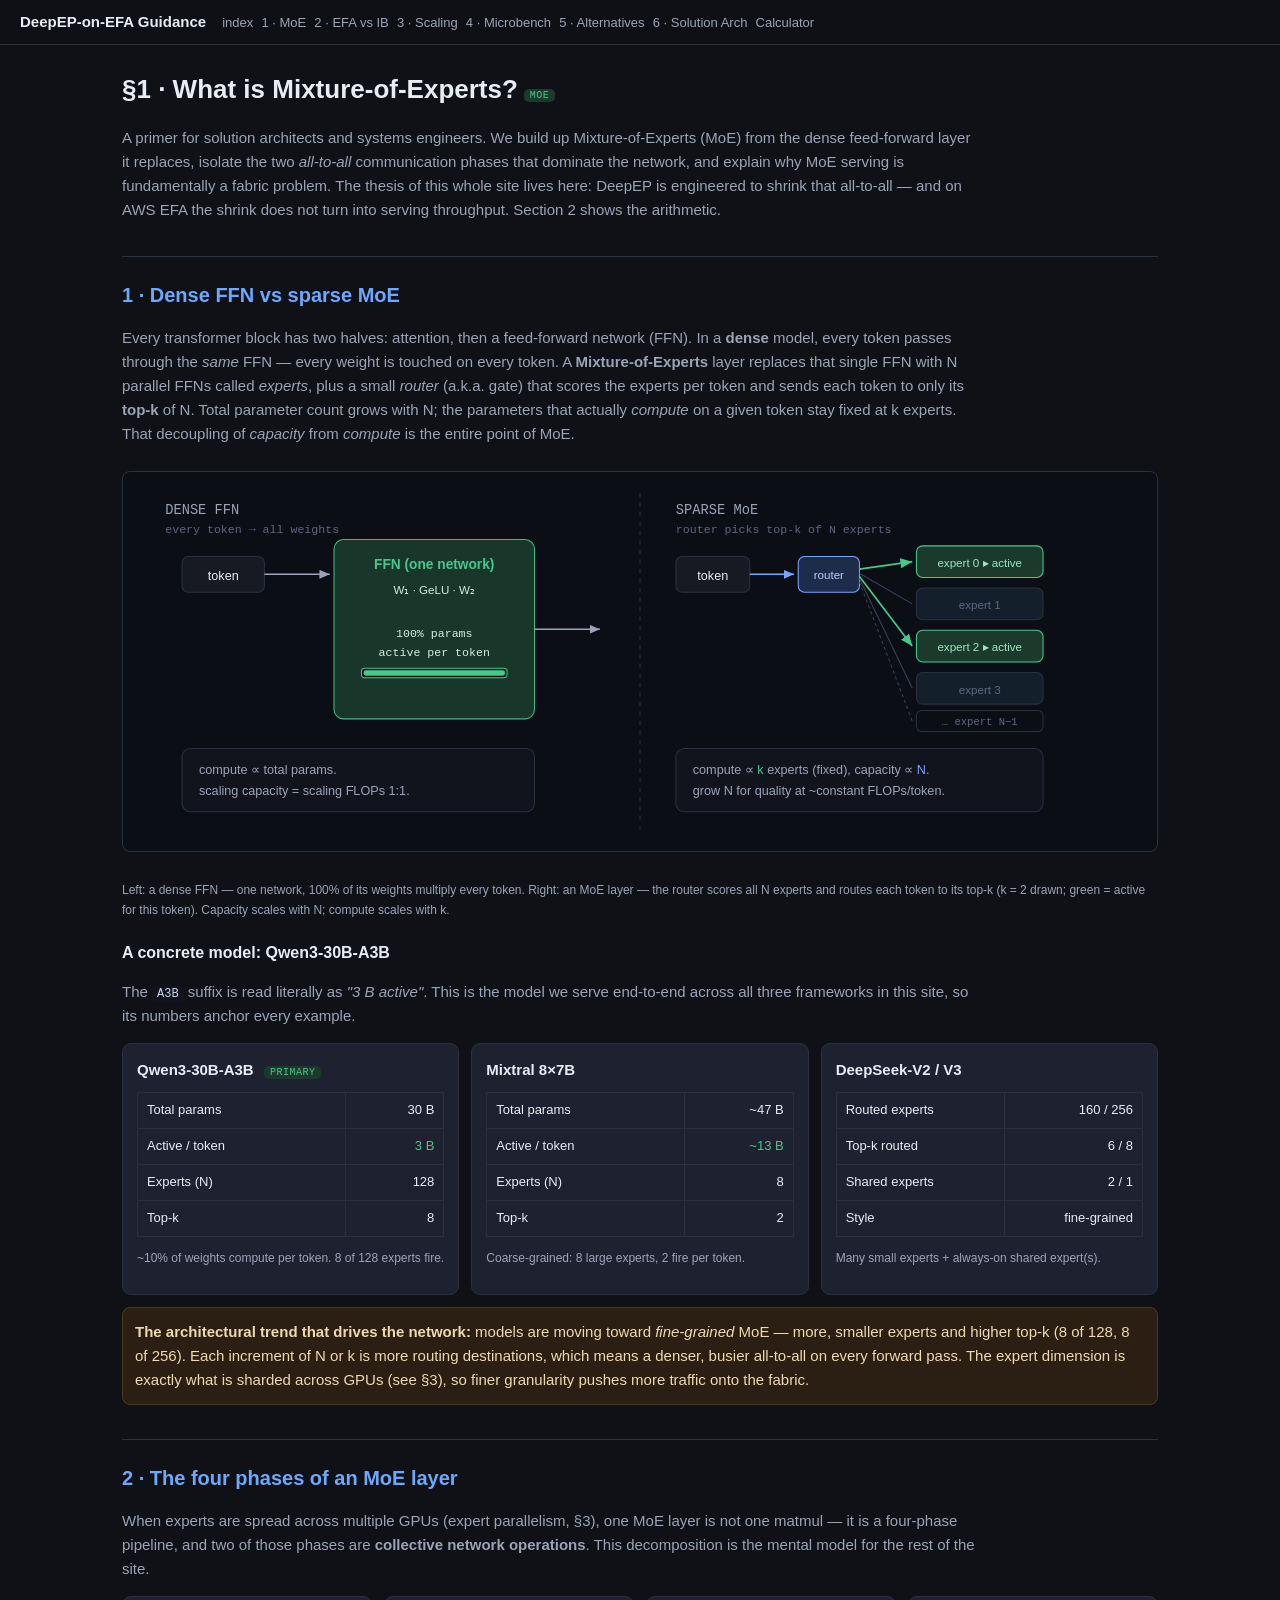
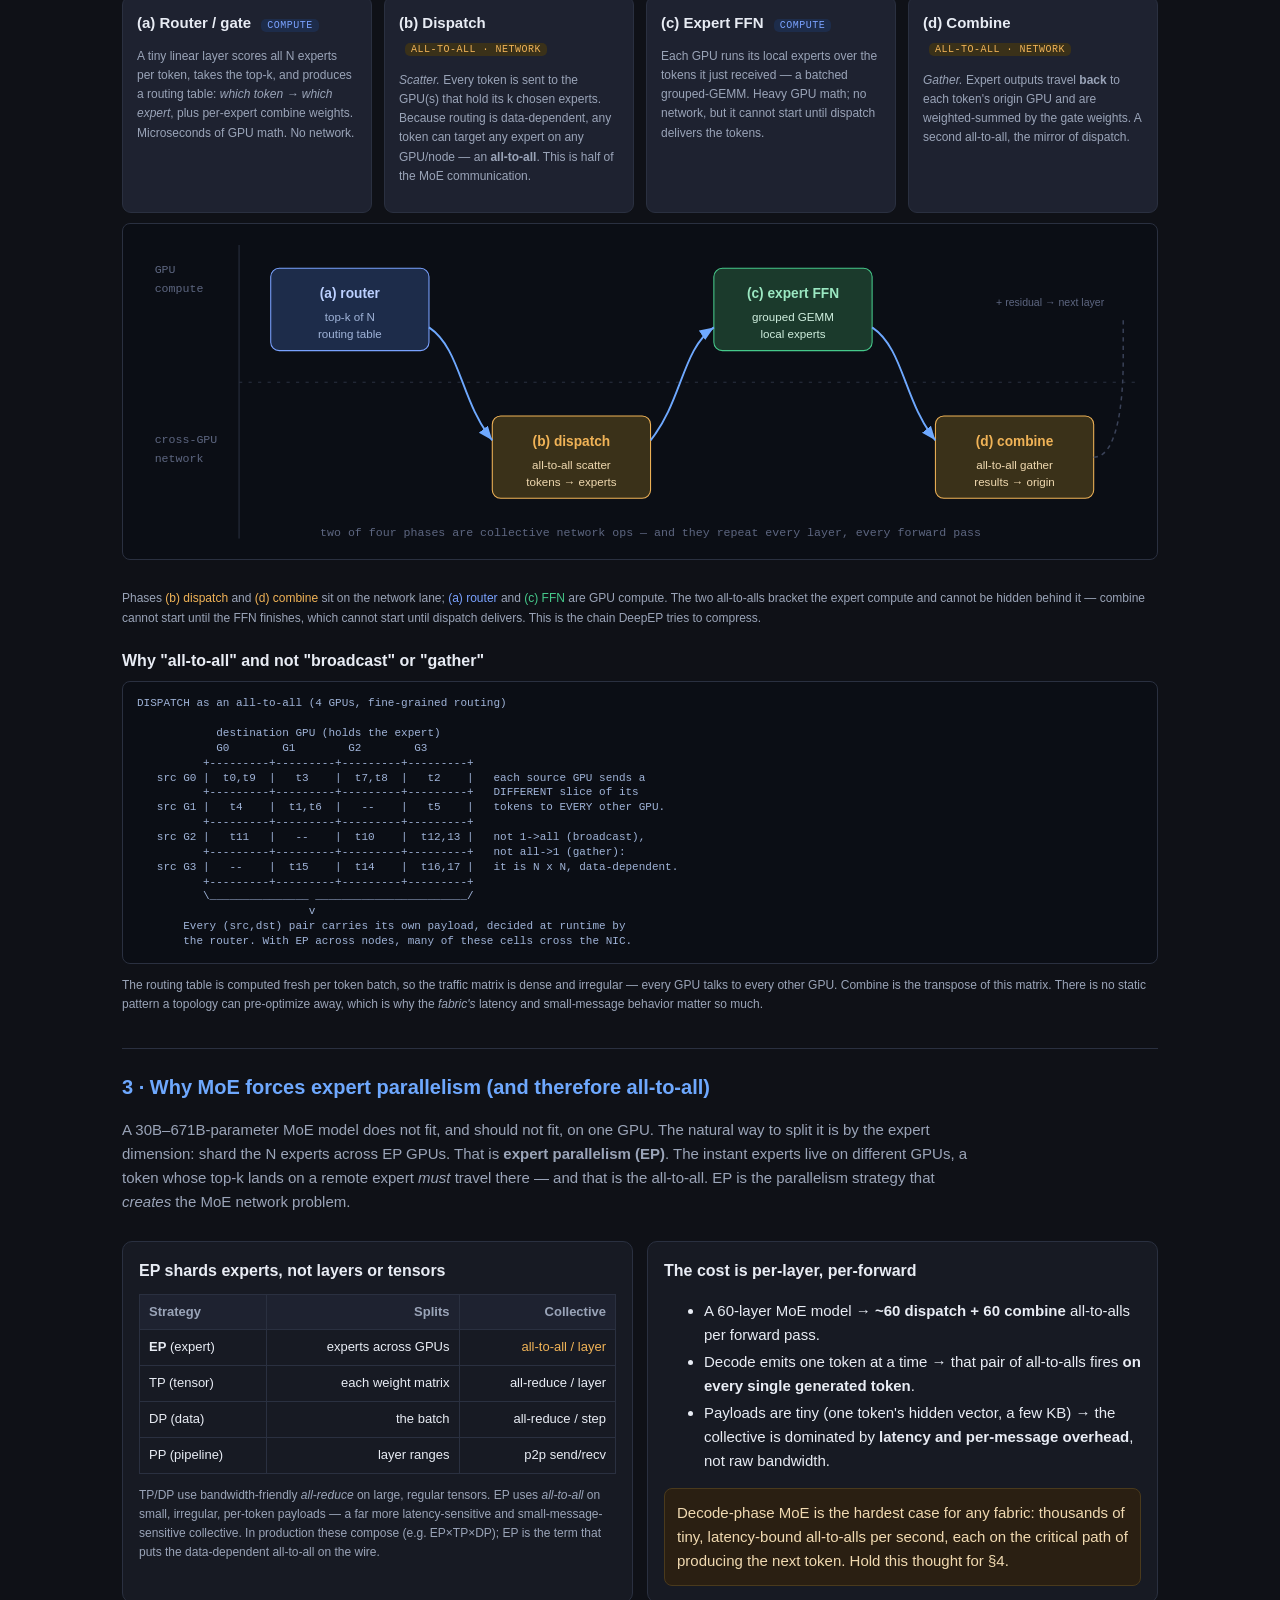
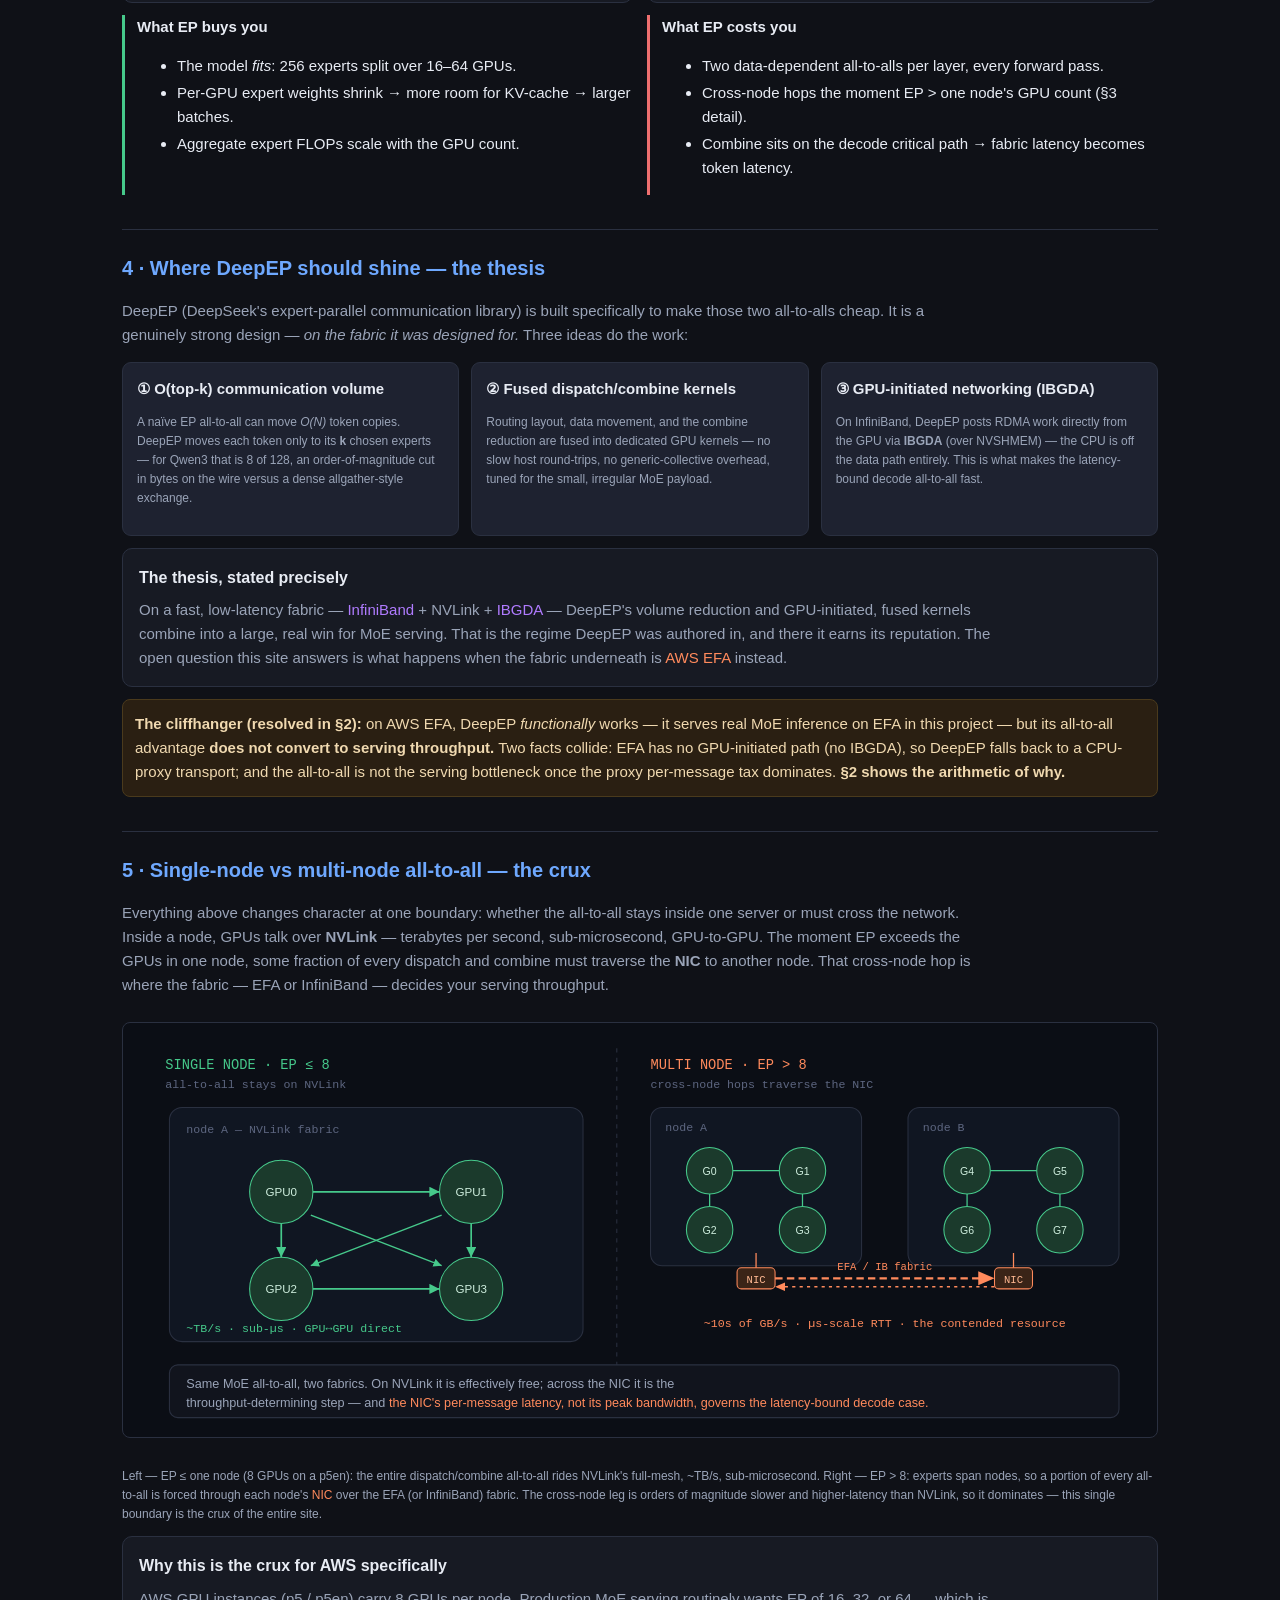
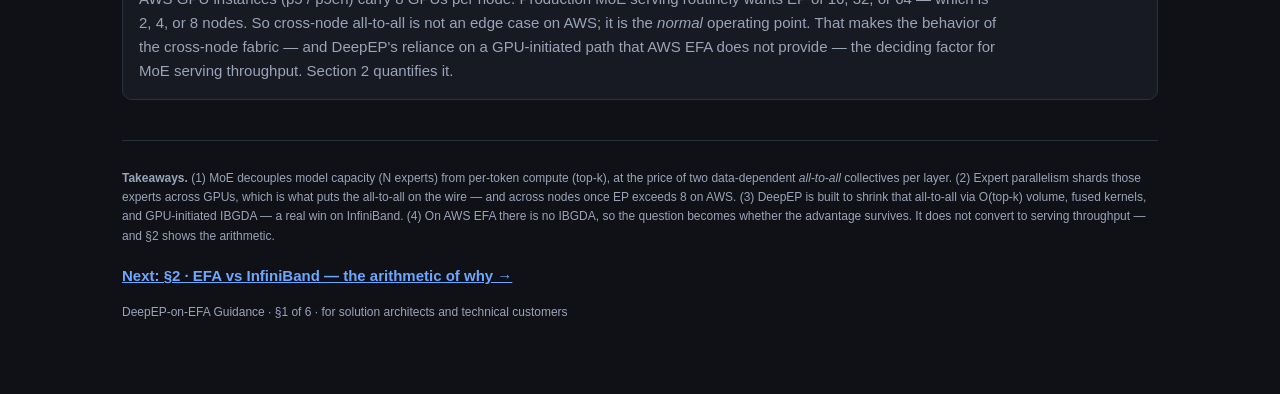
==== sections/01-what-is-moe.html @ 4ceef178 "DeepEP-on-EFA guidance site: measured guide to MoE all-to-all on AWS EFA (calculator + 6 sections)" ====
<!doctype html>
<html lang="en">
<head>
<meta charset="utf-8">
<meta name="viewport" content="width=device-width, initial-scale=1">
<title>§1 What is Mixture-of-Experts? — DeepEP-on-EFA Guidance</title>
<link rel="stylesheet" href="../assets/site.css">
</head>
<body>

<header class="site">
  <span class="brand">DeepEP-on-EFA Guidance</span>
  <nav>
    <a href="../index.html">index</a>
    <a href="01-what-is-moe.html">1 · MoE</a>
    <a href="02-efa-vs-infiniband.html">2 · EFA vs IB</a>
    <a href="03-scaling.html">3 · Scaling</a>
    <a href="04-microbenchmarks.html">4 · Microbench</a>
    <a href="05-alternatives.html">5 · Alternatives</a>
    <a href="06-solution-arch.html">6 · Solution Arch</a>
    <a href="../calculator/">Calculator</a>
  </nav>
</header>

<div class="wrap">

  <h1>§1 · What is Mixture-of-Experts?<span class="pill m">MoE</span></h1>
  <p class="sub">
    A primer for solution architects and systems engineers. We build up Mixture-of-Experts (MoE)
    from the dense feed-forward layer it replaces, isolate the two <em>all-to-all</em> communication
    phases that dominate the network, and explain why MoE serving is fundamentally a fabric problem.
    The thesis of this whole site lives here: DeepEP is engineered to shrink that all-to-all — and on
    AWS EFA the shrink does not turn into serving throughput. Section&nbsp;2 shows the arithmetic.
  </p>

  <!-- ======================================================================
       1. DENSE FFN vs SPARSE MoE
       ====================================================================== -->
  <h2>1 · Dense FFN vs sparse MoE</h2>
  <p class="sub">
    Every transformer block has two halves: attention, then a feed-forward network (FFN). In a
    <strong>dense</strong> model, every token passes through the <em>same</em> FFN — every weight is
    touched on every token. A <strong>Mixture-of-Experts</strong> layer replaces that single FFN with
    <span class="mut">N</span> parallel FFNs called <em>experts</em>, plus a small <em>router</em> (a.k.a.
    gate) that scores the experts per token and sends each token to only its <strong>top-k</strong> of
    <span class="mut">N</span>. Total parameter count grows with <span class="mut">N</span>; the
    parameters that actually <em>compute</em> on a given token stay fixed at <span class="mut">k</span>
    experts. That decoupling of <em>capacity</em> from <em>compute</em> is the entire point of MoE.
  </p>

  <svg viewBox="0 0 980 360" role="img" aria-label="Dense FFN versus sparse Mixture-of-Experts layer">
    <defs>
      <marker id="ah" markerWidth="9" markerHeight="9" refX="7" refY="3" orient="auto">
        <path d="M0,0 L7,3 L0,6 Z" fill="#9aa4b8"/>
      </marker>
      <marker id="ahg" markerWidth="9" markerHeight="9" refX="7" refY="3" orient="auto">
        <path d="M0,0 L7,3 L0,6 Z" fill="#46c98b"/>
      </marker>
      <marker id="ahd" markerWidth="9" markerHeight="9" refX="7" refY="3" orient="auto">
        <path d="M0,0 L7,3 L0,6 Z" fill="#7aa2ff"/>
      </marker>
    </defs>

    <!-- divider -->
    <line x1="490" y1="20" x2="490" y2="340" stroke="#2a3040" stroke-dasharray="4 5"/>

    <!-- LEFT: dense -->
    <text x="40" y="40" fill="#9aa4b8" font-family="monospace" font-size="13">DENSE FFN</text>
    <text x="40" y="58" fill="#5d6680" font-family="monospace" font-size="11">every token → all weights</text>

    <rect x="56" y="80" width="78" height="34" rx="6" fill="#171a23" stroke="#2a3040"/>
    <text x="95" y="102" fill="#e8ecf4" font-size="12" text-anchor="middle">token</text>

    <path d="M134,97 L196,97" stroke="#9aa4b8" stroke-width="1.4" marker-end="url(#ah)"/>

    <rect x="200" y="64" width="190" height="170" rx="9" fill="#1b3a2c" stroke="#46c98b" opacity="0.92"/>
    <text x="295" y="92" fill="#46c98b" font-size="13" text-anchor="middle" font-weight="700">FFN (one network)</text>
    <text x="295" y="116" fill="#cfeede" font-size="11" text-anchor="middle">W₁ · GeLU · W₂</text>
    <text x="295" y="156" fill="#cfeede" font-family="monospace" font-size="11" text-anchor="middle">100% params</text>
    <text x="295" y="174" fill="#cfeede" font-family="monospace" font-size="11" text-anchor="middle">active per token</text>
    <rect x="226" y="186" width="138" height="9" rx="3" fill="#0b0e15" stroke="#46c98b"/>
    <rect x="228" y="188" width="134" height="5" rx="2" fill="#46c98b"/>

    <path d="M390,149 L452,149" stroke="#9aa4b8" stroke-width="1.4" marker-end="url(#ah)"/>
    <rect x="56" y="262" width="334" height="60" rx="8" fill="#11141d" stroke="#2a3040"/>
    <text x="72" y="286" fill="#9aa4b8" font-size="12">compute ∝ total params.</text>
    <text x="72" y="306" fill="#9aa4b8" font-size="12">scaling capacity = scaling FLOPs 1:1.</text>

    <!-- RIGHT: MoE -->
    <text x="524" y="40" fill="#9aa4b8" font-family="monospace" font-size="13">SPARSE MoE</text>
    <text x="524" y="58" fill="#5d6680" font-family="monospace" font-size="11">router picks top-k of N experts</text>

    <rect x="524" y="80" width="70" height="34" rx="6" fill="#171a23" stroke="#2a3040"/>
    <text x="559" y="102" fill="#e8ecf4" font-size="12" text-anchor="middle">token</text>

    <path d="M594,97 L636,97" stroke="#6ea8fe" stroke-width="1.4" marker-end="url(#ahd)"/>
    <rect x="640" y="80" width="58" height="34" rx="6" fill="#1d2c4a" stroke="#7aa2ff"/>
    <text x="669" y="101" fill="#bcd0ff" font-size="11" text-anchor="middle">router</text>

    <!-- experts column -->
    <g font-size="11" text-anchor="middle">
      <!-- chosen experts (k=2 shown) -->
      <rect x="752" y="70"  width="120" height="30" rx="6" fill="#1b3a2c" stroke="#46c98b"/>
      <text x="812" y="90"  fill="#9be8c2">expert 0 ▸ active</text>
      <rect x="752" y="110" width="120" height="30" rx="6" fill="#13202c" stroke="#2a3040"/>
      <text x="812" y="130" fill="#5d6680">expert 1</text>
      <rect x="752" y="150" width="120" height="30" rx="6" fill="#1b3a2c" stroke="#46c98b"/>
      <text x="812" y="170" fill="#9be8c2">expert 2 ▸ active</text>
      <rect x="752" y="190" width="120" height="30" rx="6" fill="#13202c" stroke="#2a3040"/>
      <text x="812" y="210" fill="#5d6680">expert 3</text>
      <rect x="752" y="226" width="120" height="20" rx="5" fill="#0b0e15" stroke="#2a3040"/>
      <text x="812" y="240" fill="#5d6680" font-family="monospace" font-size="10">… expert N−1</text>
    </g>

    <!-- router to experts: two solid (chosen), rest faint -->
    <path d="M698,92  L748,85"  stroke="#46c98b" stroke-width="1.6" marker-end="url(#ahg)"/>
    <path d="M698,99  L748,165" stroke="#46c98b" stroke-width="1.6" marker-end="url(#ahg)"/>
    <path d="M698,96  L748,125" stroke="#3a4258" stroke-width="1"/>
    <path d="M698,101 L748,205" stroke="#3a4258" stroke-width="1"/>
    <path d="M698,104 L748,236" stroke="#3a4258" stroke-width="1" stroke-dasharray="3 3"/>

    <rect x="524" y="262" width="348" height="60" rx="8" fill="#11141d" stroke="#2a3040"/>
    <text x="540" y="286" fill="#9aa4b8" font-size="12">compute ∝ <tspan fill="#46c98b">k</tspan> experts (fixed), capacity ∝ <tspan fill="#7aa2ff">N</tspan>.</text>
    <text x="540" y="306" fill="#9aa4b8" font-size="12">grow N for quality at ~constant FLOPs/token.</text>
  </svg>
  <p class="legend">
    Left: a dense FFN — one network, 100% of its weights multiply every token. Right: an MoE layer —
    the router scores all <span class="mut">N</span> experts and routes each token to its top-k
    (k = 2 drawn; green = active for this token). Capacity scales with <span class="mut">N</span>;
    compute scales with <span class="mut">k</span>.
  </p>

  <h3>A concrete model: Qwen3-30B-A3B</h3>
  <p class="sub">
    The <code>A3B</code> suffix is read literally as <em>"3 B active"</em>. This is the model we serve
    end-to-end across all three frameworks in this site, so its numbers anchor every example.
  </p>
  <div class="cards">
    <div class="card">
      <strong>Qwen3-30B-A3B</strong> <span class="pill m">primary</span>
      <table>
        <tr><td>Total params</td><td>30 B</td></tr>
        <tr><td>Active / token</td><td class="good">3 B</td></tr>
        <tr><td>Experts (N)</td><td>128</td></tr>
        <tr><td>Top-k</td><td>8</td></tr>
      </table>
      <p class="legend">~10% of weights compute per token. 8 of 128 experts fire.</p>
    </div>
    <div class="card">
      <strong>Mixtral 8×7B</strong>
      <table>
        <tr><td>Total params</td><td>~47 B</td></tr>
        <tr><td>Active / token</td><td class="good">~13 B</td></tr>
        <tr><td>Experts (N)</td><td>8</td></tr>
        <tr><td>Top-k</td><td>2</td></tr>
      </table>
      <p class="legend">Coarse-grained: 8 large experts, 2 fire per token.</p>
    </div>
    <div class="card">
      <strong>DeepSeek-V2 / V3</strong>
      <table>
        <tr><td>Routed experts</td><td>160 / 256</td></tr>
        <tr><td>Top-k routed</td><td>6 / 8</td></tr>
        <tr><td>Shared experts</td><td>2 / 1</td></tr>
        <tr><td>Style</td><td>fine-grained</td></tr>
      </table>
      <p class="legend">Many small experts + always-on shared expert(s).</p>
    </div>
  </div>
  <div class="warnbox">
    <strong>The architectural trend that drives the network:</strong> models are moving toward
    <em>fine-grained</em> MoE — more, smaller experts and higher top-k (8 of 128, 8 of 256). Each
    increment of N or k is more routing destinations, which means a denser, busier all-to-all on every
    forward pass. The expert dimension is exactly what is sharded across GPUs (see §3), so finer
    granularity pushes more traffic onto the fabric.
  </div>

  <!-- ======================================================================
       2. FOUR PHASES OF AN MoE LAYER
       ====================================================================== -->
  <h2>2 · The four phases of an MoE layer</h2>
  <p class="sub">
    When experts are spread across multiple GPUs (expert parallelism, §3), one MoE layer is not one
    matmul — it is a four-phase pipeline, and two of those phases are <strong>collective network
    operations</strong>. This decomposition is the mental model for the rest of the site.
  </p>

  <div class="cards">
    <div class="card">
      <strong>(a) Router / gate</strong> <span class="pill d">compute</span>
      <p class="legend">A tiny linear layer scores all N experts per token, takes the top-k, and
        produces a routing table: <em>which token → which expert</em>, plus per-expert combine weights.
        Microseconds of GPU math. No network.</p>
    </div>
    <div class="card">
      <strong>(b) Dispatch</strong> <span class="pill a">all-to-all · network</span>
      <p class="legend"><em>Scatter.</em> Every token is sent to the GPU(s) that hold its k chosen
        experts. Because routing is data-dependent, any token can target any expert on any GPU/node —
        an <strong>all-to-all</strong>. This is half of the MoE communication.</p>
    </div>
    <div class="card">
      <strong>(c) Expert FFN</strong> <span class="pill d">compute</span>
      <p class="legend">Each GPU runs its local experts over the tokens it just received — a batched
        grouped-GEMM. Heavy GPU math; no network, but it cannot start until dispatch delivers the
        tokens.</p>
    </div>
    <div class="card">
      <strong>(d) Combine</strong> <span class="pill a">all-to-all · network</span>
      <p class="legend"><em>Gather.</em> Expert outputs travel <strong>back</strong> to each token's
        origin GPU and are weighted-summed by the gate weights. A second all-to-all, the mirror of
        dispatch.</p>
    </div>
  </div>

  <svg viewBox="0 0 980 318" role="img" aria-label="The four phases of an MoE layer as a pipeline">
    <defs>
      <marker id="p1" markerWidth="10" markerHeight="10" refX="7.5" refY="3" orient="auto">
        <path d="M0,0 L7.5,3 L0,6 Z" fill="#6ea8fe"/>
      </marker>
    </defs>

    <!-- lane labels -->
    <text x="30" y="46"  fill="#5d6680" font-family="monospace" font-size="11">GPU</text>
    <text x="30" y="64"  fill="#5d6680" font-family="monospace" font-size="11">compute</text>
    <text x="30" y="208" fill="#5d6680" font-family="monospace" font-size="11">cross-GPU</text>
    <text x="30" y="226" fill="#5d6680" font-family="monospace" font-size="11">network</text>

    <line x1="110" y1="20" x2="110" y2="298" stroke="#2a3040"/>
    <line x1="110" y1="150" x2="960" y2="150" stroke="#2a3040" stroke-dasharray="3 6"/>

    <!-- (a) router -->
    <rect x="140" y="42" width="150" height="78" rx="8" fill="#1d2c4a" stroke="#7aa2ff"/>
    <text x="215" y="70" fill="#bcd0ff" font-size="13" text-anchor="middle" font-weight="700">(a) router</text>
    <text x="215" y="92" fill="#9fb3d8" font-size="11" text-anchor="middle">top-k of N</text>
    <text x="215" y="108" fill="#9fb3d8" font-size="11" text-anchor="middle">routing table</text>

    <!-- (b) dispatch -->
    <rect x="350" y="182" width="150" height="78" rx="8" fill="#3a3119" stroke="#f0b357"/>
    <text x="425" y="210" fill="#f0b357" font-size="13" text-anchor="middle" font-weight="700">(b) dispatch</text>
    <text x="425" y="232" fill="#f0d9b0" font-size="11" text-anchor="middle">all-to-all scatter</text>
    <text x="425" y="248" fill="#f0d9b0" font-size="11" text-anchor="middle">tokens → experts</text>

    <!-- (c) FFN -->
    <rect x="560" y="42" width="150" height="78" rx="8" fill="#1b3a2c" stroke="#46c98b"/>
    <text x="635" y="70" fill="#9be8c2" font-size="13" text-anchor="middle" font-weight="700">(c) expert FFN</text>
    <text x="635" y="92" fill="#cfeede" font-size="11" text-anchor="middle">grouped GEMM</text>
    <text x="635" y="108" fill="#cfeede" font-size="11" text-anchor="middle">local experts</text>

    <!-- (d) combine -->
    <rect x="770" y="182" width="150" height="78" rx="8" fill="#3a3119" stroke="#f0b357"/>
    <text x="845" y="210" fill="#f0b357" font-size="13" text-anchor="middle" font-weight="700">(d) combine</text>
    <text x="845" y="232" fill="#f0d9b0" font-size="11" text-anchor="middle">all-to-all gather</text>
    <text x="845" y="248" fill="#f0d9b0" font-size="11" text-anchor="middle">results → origin</text>

    <!-- flow arrows -->
    <path d="M290,98 C320,118 320,168 350,205" fill="none" stroke="#6ea8fe" stroke-width="1.8" marker-end="url(#p1)"/>
    <path d="M500,205 C530,168 530,118 560,98"  fill="none" stroke="#6ea8fe" stroke-width="1.8" marker-end="url(#p1)"/>
    <path d="M710,98 C740,118 740,168 770,205"  fill="none" stroke="#6ea8fe" stroke-width="1.8" marker-end="url(#p1)"/>
    <path d="M920,221 C948,221 948,140 948,128 L948,90" fill="none" stroke="#3a4258" stroke-width="1.4" stroke-dasharray="4 4"/>
    <text x="930" y="78" fill="#5d6680" font-size="10" text-anchor="end">+ residual → next layer</text>

    <text x="500" y="296" fill="#5d6680" font-family="monospace" font-size="11" text-anchor="middle">
      two of four phases are collective network ops — and they repeat every layer, every forward pass
    </text>
  </svg>
  <p class="legend">
    Phases <span class="warn">(b) dispatch</span> and <span class="warn">(d) combine</span> sit on the
    network lane; <span class="d" style="background:none;color:#7aa2ff">(a) router</span> and
    <span class="good">(c) FFN</span> are GPU compute. The two all-to-alls bracket the expert compute and
    cannot be hidden behind it — combine cannot start until the FFN finishes, which cannot start until
    dispatch delivers. This is the chain DeepEP tries to compress.
  </p>

  <h3>Why "all-to-all" and not "broadcast" or "gather"</h3>
  <div class="diag">DISPATCH as an all-to-all (4 GPUs, fine-grained routing)

            destination GPU (holds the expert)
            G0        G1        G2        G3
          +---------+---------+---------+---------+
   src G0 |  t0,t9  |   t3    |  t7,t8  |   t2    |   each source GPU sends a
          +---------+---------+---------+---------+   DIFFERENT slice of its
   src G1 |   t4    |  t1,t6  |   --    |   t5    |   tokens to EVERY other GPU.
          +---------+---------+---------+---------+
   src G2 |   t11   |   --    |  t10    |  t12,13 |   not 1->all (broadcast),
          +---------+---------+---------+---------+   not all->1 (gather):
   src G3 |   --    |  t15    |  t14    |  t16,17 |   it is N x N, data-dependent.
          +---------+---------+---------+---------+
          \_______________ _______________________/
                          v
       Every (src,dst) pair carries its own payload, decided at runtime by
       the router. With EP across nodes, many of these cells cross the NIC.</div>
  <p class="legend">
    The routing table is computed fresh per token batch, so the traffic matrix is dense and irregular —
    every GPU talks to every other GPU. Combine is the transpose of this matrix. There is no static
    pattern a topology can pre-optimize away, which is why the <em>fabric's</em> latency and small-message
    behavior matter so much.
  </p>

  <!-- ======================================================================
       3. WHY MoE NEEDS ALL-TO-ALL + EXPERT PARALLELISM
       ====================================================================== -->
  <h2>3 · Why MoE forces expert parallelism (and therefore all-to-all)</h2>
  <p class="sub">
    A 30B–671B-parameter MoE model does not fit, and should not fit, on one GPU. The natural way to
    split it is by the expert dimension: shard the N experts across <span class="mut">EP</span> GPUs.
    That is <strong>expert parallelism (EP)</strong>. The instant experts live on different GPUs, a
    token whose top-k lands on a remote expert <em>must</em> travel there — and that is the all-to-all.
    EP is the parallelism strategy that <em>creates</em> the MoE network problem.
  </p>

  <div class="twocol">
    <div class="panel">
      <h3 style="margin-top:0">EP shards experts, not layers or tensors</h3>
      <table>
        <tr><th>Strategy</th><th>Splits</th><th>Collective</th></tr>
        <tr><td><strong>EP</strong> (expert)</td><td>experts across GPUs</td><td class="warn">all-to-all / layer</td></tr>
        <tr><td>TP (tensor)</td><td>each weight matrix</td><td>all-reduce / layer</td></tr>
        <tr><td>DP (data)</td><td>the batch</td><td>all-reduce / step</td></tr>
        <tr><td>PP (pipeline)</td><td>layer ranges</td><td>p2p send/recv</td></tr>
      </table>
      <p class="legend">
        TP/DP use bandwidth-friendly <em>all-reduce</em> on large, regular tensors. EP uses
        <em>all-to-all</em> on small, irregular, per-token payloads — a far more latency-sensitive and
        small-message-sensitive collective. In production these compose (e.g. EP×TP×DP); EP is the term
        that puts the data-dependent all-to-all on the wire.
      </p>
    </div>
    <div class="panel">
      <h3 style="margin-top:0">The cost is per-layer, per-forward</h3>
      <ul>
        <li>A 60-layer MoE model → <strong>~60 dispatch + 60 combine</strong> all-to-alls per forward pass.</li>
        <li>Decode emits one token at a time → that pair of all-to-alls fires <strong>on every single
          generated token</strong>.</li>
        <li>Payloads are tiny (one token's hidden vector, a few KB) → the collective is dominated by
          <strong>latency and per-message overhead</strong>, not raw bandwidth.</li>
      </ul>
      <div class="warnbox" style="margin-bottom:0">
        Decode-phase MoE is the hardest case for any fabric: thousands of tiny, latency-bound all-to-alls
        per second, each on the critical path of producing the next token. Hold this thought for §4.
      </div>
    </div>
  </div>

  <div class="twocol">
    <div class="is">
      <strong>What EP buys you</strong>
      <ul>
        <li>The model <em>fits</em>: 256 experts split over 16–64 GPUs.</li>
        <li>Per-GPU expert weights shrink → more room for KV-cache → larger batches.</li>
        <li>Aggregate expert FLOPs scale with the GPU count.</li>
      </ul>
    </div>
    <div class="isnot">
      <strong>What EP costs you</strong>
      <ul>
        <li>Two data-dependent all-to-alls per layer, every forward pass.</li>
        <li>Cross-node hops the moment EP &gt; one node's GPU count (§3 detail).</li>
        <li>Combine sits on the decode critical path → fabric latency becomes token latency.</li>
      </ul>
    </div>
  </div>

  <!-- ======================================================================
       4. WHERE DeepEP SHOULD SHINE — THE THESIS
       ====================================================================== -->
  <h2>4 · Where DeepEP should shine — the thesis</h2>
  <p class="sub">
    DeepEP (DeepSeek's expert-parallel communication library) is built specifically to make those two
    all-to-alls cheap. It is a genuinely strong design — <em>on the fabric it was designed for.</em>
    Three ideas do the work:
  </p>
  <div class="cards">
    <div class="card">
      <strong>① O(top-k) communication volume</strong>
      <p class="legend">A naïve EP all-to-all can move <em>O(N)</em> token copies. DeepEP moves each token
        only to its <strong>k</strong> chosen experts — for Qwen3 that is 8 of 128, an order-of-magnitude
        cut in bytes on the wire versus a dense allgather-style exchange.</p>
    </div>
    <div class="card">
      <strong>② Fused dispatch/combine kernels</strong>
      <p class="legend">Routing layout, data movement, and the combine reduction are fused into dedicated
        GPU kernels — no slow host round-trips, no generic-collective overhead, tuned for the small,
        irregular MoE payload.</p>
    </div>
    <div class="card">
      <strong>③ GPU-initiated networking (IBGDA)</strong>
      <p class="legend">On InfiniBand, DeepEP posts RDMA work directly from the GPU via <strong>IBGDA</strong>
        (over NVSHMEM) — the CPU is off the data path entirely. This is what makes the latency-bound decode
        all-to-all fast.</p>
    </div>
  </div>

  <div class="panel">
    <h3 style="margin-top:0">The thesis, stated precisely</h3>
    <p class="sub" style="margin:0">
      On a fast, low-latency fabric — <span class="warn" style="color:#b07bff">InfiniBand</span> + NVLink
      + <span class="warn" style="color:#b07bff">IBGDA</span> — DeepEP's volume reduction and
      GPU-initiated, fused kernels combine into a large, real win for MoE serving. That is the regime
      DeepEP was authored in, and there it earns its reputation. The open question this site answers is
      what happens when the fabric underneath is <span class="warn" style="color:#ff8a5c">AWS EFA</span>
      instead.
    </p>
  </div>

  <div class="warnbox">
    <strong>The cliffhanger (resolved in §2):</strong> on AWS EFA, DeepEP <em>functionally</em> works —
    it serves real MoE inference on EFA in this project — but its all-to-all advantage <strong>does not
    convert to serving throughput.</strong> Two facts collide: EFA has no GPU-initiated path (no IBGDA),
    so DeepEP falls back to a CPU-proxy transport; and the all-to-all is not the serving bottleneck once
    the proxy per-message tax dominates. <strong>§2 shows the arithmetic of why.</strong>
  </div>

  <!-- ======================================================================
       5. SINGLE-NODE vs MULTI-NODE — THE CRUX
       ====================================================================== -->
  <h2>5 · Single-node vs multi-node all-to-all — the crux</h2>
  <p class="sub">
    Everything above changes character at one boundary: whether the all-to-all stays inside one server or
    must cross the network. Inside a node, GPUs talk over <strong>NVLink</strong> — terabytes per second,
    sub-microsecond, GPU-to-GPU. The moment <span class="mut">EP</span> exceeds the GPUs in one node, some
    fraction of every dispatch and combine must traverse the <strong>NIC</strong> to another node. That
    cross-node hop is where the fabric — EFA or InfiniBand — decides your serving throughput.
  </p>

  <svg viewBox="0 0 980 392" role="img" aria-label="Single-node NVLink all-to-all versus multi-node cross-node all-to-all over the NIC">
    <defs>
      <marker id="nv" markerWidth="8" markerHeight="8" refX="6" refY="3" orient="auto">
        <path d="M0,0 L6,3 L0,6 Z" fill="#46c98b"/>
      </marker>
      <marker id="ef" markerWidth="9" markerHeight="9" refX="7" refY="3" orient="auto">
        <path d="M0,0 L7,3 L0,6 Z" fill="#ff8a5c"/>
      </marker>
    </defs>

    <line x1="468" y1="24" x2="468" y2="368" stroke="#2a3040" stroke-dasharray="4 5"/>

    <!-- LEFT: single node, NVLink -->
    <text x="40" y="44" fill="#46c98b" font-family="monospace" font-size="13">SINGLE NODE · EP ≤ 8</text>
    <text x="40" y="62" fill="#5d6680" font-family="monospace" font-size="11">all-to-all stays on NVLink</text>

    <rect x="44" y="80" width="392" height="222" rx="12" fill="#101622" stroke="#2a3040"/>
    <text x="60" y="104" fill="#5d6680" font-family="monospace" font-size="11">node A — NVLink fabric</text>

    <!-- 4 GPUs in a ring, NVLink full-mesh (sample edges) -->
    <g font-size="11" text-anchor="middle">
      <circle cx="150" cy="160" r="30" fill="#1b3a2c" stroke="#46c98b"/><text x="150" y="164" fill="#cfeede">GPU0</text>
      <circle cx="330" cy="160" r="30" fill="#1b3a2c" stroke="#46c98b"/><text x="330" y="164" fill="#cfeede">GPU1</text>
      <circle cx="150" cy="252" r="30" fill="#1b3a2c" stroke="#46c98b"/><text x="150" y="256" fill="#cfeede">GPU2</text>
      <circle cx="330" cy="252" r="30" fill="#1b3a2c" stroke="#46c98b"/><text x="330" y="256" fill="#cfeede">GPU3</text>
    </g>
    <!-- full mesh edges -->
    <line x1="180" y1="160" x2="300" y2="160" stroke="#46c98b" stroke-width="1.6" marker-end="url(#nv)"/>
    <line x1="150" y1="190" x2="150" y2="222" stroke="#46c98b" stroke-width="1.6" marker-end="url(#nv)"/>
    <line x1="330" y1="190" x2="330" y2="222" stroke="#46c98b" stroke-width="1.6" marker-end="url(#nv)"/>
    <line x1="180" y1="252" x2="300" y2="252" stroke="#46c98b" stroke-width="1.6" marker-end="url(#nv)"/>
    <line x1="178" y1="182" x2="302" y2="230" stroke="#46c98b" stroke-width="1.3" marker-end="url(#nv)"/>
    <line x1="302" y1="182" x2="178" y2="230" stroke="#46c98b" stroke-width="1.3" marker-end="url(#nv)"/>

    <rect x="60" y="282" width="220" height="14" rx="4" fill="none"/>
    <text x="60" y="293" fill="#46c98b" font-family="monospace" font-size="11">~TB/s · sub-µs · GPU↔GPU direct</text>

    <!-- RIGHT: multi node, NIC -->
    <text x="500" y="44" fill="#ff8a5c" font-family="monospace" font-size="13">MULTI NODE · EP &gt; 8</text>
    <text x="500" y="62" fill="#5d6680" font-family="monospace" font-size="11">cross-node hops traverse the NIC</text>

    <!-- node A -->
    <rect x="500" y="80" width="200" height="150" rx="11" fill="#101622" stroke="#2a3040"/>
    <text x="514" y="102" fill="#5d6680" font-family="monospace" font-size="11">node A</text>
    <g font-size="10" text-anchor="middle">
      <circle cx="556" cy="140" r="22" fill="#1b3a2c" stroke="#46c98b"/><text x="556" y="144" fill="#cfeede">G0</text>
      <circle cx="644" cy="140" r="22" fill="#1b3a2c" stroke="#46c98b"/><text x="644" y="144" fill="#cfeede">G1</text>
      <circle cx="556" cy="196" r="22" fill="#1b3a2c" stroke="#46c98b"/><text x="556" y="200" fill="#cfeede">G2</text>
      <circle cx="644" cy="196" r="22" fill="#1b3a2c" stroke="#46c98b"/><text x="644" y="200" fill="#cfeede">G3</text>
    </g>
    <line x1="578" y1="140" x2="622" y2="140" stroke="#46c98b" stroke-width="1.2"/>
    <line x1="556" y1="162" x2="556" y2="174" stroke="#46c98b" stroke-width="1.2"/>
    <line x1="644" y1="162" x2="644" y2="174" stroke="#46c98b" stroke-width="1.2"/>
    <!-- NIC A -->
    <rect x="582" y="232" width="36" height="20" rx="4" fill="#3a2417" stroke="#ff8a5c"/>
    <text x="600" y="246" fill="#ffb992" font-family="monospace" font-size="10" text-anchor="middle">NIC</text>
    <line x1="600" y1="218" x2="600" y2="232" stroke="#ff8a5c" stroke-width="1.2"/>

    <!-- node B -->
    <rect x="744" y="80" width="200" height="150" rx="11" fill="#101622" stroke="#2a3040"/>
    <text x="758" y="102" fill="#5d6680" font-family="monospace" font-size="11">node B</text>
    <g font-size="10" text-anchor="middle">
      <circle cx="800" cy="140" r="22" fill="#1b3a2c" stroke="#46c98b"/><text x="800" y="144" fill="#cfeede">G4</text>
      <circle cx="888" cy="140" r="22" fill="#1b3a2c" stroke="#46c98b"/><text x="888" y="144" fill="#cfeede">G5</text>
      <circle cx="800" cy="196" r="22" fill="#1b3a2c" stroke="#46c98b"/><text x="800" y="200" fill="#cfeede">G6</text>
      <circle cx="888" cy="196" r="22" fill="#1b3a2c" stroke="#46c98b"/><text x="888" y="200" fill="#cfeede">G7</text>
    </g>
    <line x1="822" y1="140" x2="866" y2="140" stroke="#46c98b" stroke-width="1.2"/>
    <line x1="800" y1="162" x2="800" y2="174" stroke="#46c98b" stroke-width="1.2"/>
    <line x1="888" y1="162" x2="888" y2="174" stroke="#46c98b" stroke-width="1.2"/>
    <!-- NIC B -->
    <rect x="826" y="232" width="36" height="20" rx="4" fill="#3a2417" stroke="#ff8a5c"/>
    <text x="844" y="246" fill="#ffb992" font-family="monospace" font-size="10" text-anchor="middle">NIC</text>
    <line x1="844" y1="218" x2="844" y2="232" stroke="#ff8a5c" stroke-width="1.2"/>

    <!-- cross-node EFA link -->
    <path d="M618,242 C690,242 754,242 826,242" fill="none" stroke="#ff8a5c" stroke-width="2.2" stroke-dasharray="7 4" marker-end="url(#ef)"/>
    <path d="M826,250 C754,250 690,250 618,250" fill="none" stroke="#ff8a5c" stroke-width="1.4" stroke-dasharray="3 4" marker-end="url(#ef)"/>
    <text x="722" y="234" fill="#ff8a5c" font-family="monospace" font-size="10" text-anchor="middle">EFA / IB fabric</text>

    <text x="722" y="288" fill="#ff8a5c" font-family="monospace" font-size="11" text-anchor="middle">~10s of GB/s · µs-scale RTT · the contended resource</text>

    <!-- shared bottom note -->
    <rect x="44" y="324" width="900" height="50" rx="8" fill="#11141d" stroke="#2a3040"/>
    <text x="60" y="346" fill="#9aa4b8" font-size="12">Same MoE all-to-all, two fabrics. On NVLink it is effectively free; across the NIC it is the</text>
    <text x="60" y="364" fill="#9aa4b8" font-size="12">throughput-determining step — and <tspan fill="#ff8a5c">the NIC's per-message latency, not its peak bandwidth, governs the latency-bound decode case.</tspan></text>
  </svg>
  <p class="legend">
    Left — EP ≤ one node (8 GPUs on a p5en): the entire dispatch/combine all-to-all rides NVLink's
    full-mesh, ~TB/s, sub-microsecond. Right — EP &gt; 8: experts span nodes, so a portion of every
    all-to-all is forced through each node's <span class="warn" style="color:#ff8a5c">NIC</span> over the
    EFA (or InfiniBand) fabric. The cross-node leg is orders of magnitude slower and higher-latency than
    NVLink, so it dominates — this single boundary is the crux of the entire site.
  </p>

  <div class="panel">
    <h3 style="margin-top:0">Why this is the crux for AWS specifically</h3>
    <p class="sub" style="margin:0">
      AWS GPU instances (p5 / p5en) carry 8 GPUs per node. Production MoE serving routinely wants
      <span class="mut">EP</span> of 16, 32, or 64 — which is 2, 4, or 8 nodes. So cross-node all-to-all
      is not an edge case on AWS; it is the <em>normal</em> operating point. That makes the behavior of
      the cross-node fabric — and DeepEP's reliance on a GPU-initiated path that AWS EFA does not provide
      — the deciding factor for MoE serving throughput. Section&nbsp;2 quantifies it.
    </p>
  </div>

  <div class="foot">
    <p><strong>Takeaways.</strong> (1) MoE decouples model capacity (N experts) from per-token compute
    (top-k), at the price of two data-dependent <em>all-to-all</em> collectives per layer. (2) Expert
    parallelism shards those experts across GPUs, which is what puts the all-to-all on the wire — and
    across nodes once EP exceeds 8 on AWS. (3) DeepEP is built to shrink that all-to-all via O(top-k)
    volume, fused kernels, and GPU-initiated IBGDA — a real win on InfiniBand. (4) On AWS EFA there is no
    IBGDA, so the question becomes whether the advantage survives. It does not convert to serving
    throughput — and §2 shows the arithmetic.</p>
    <p style="font-size:15px;margin-top:18px">
      <a href="02-efa-vs-infiniband.html"><strong>Next: §2 · EFA vs InfiniBand — the arithmetic of why →</strong></a>
    </p>
    <p class="mut" style="margin-top:14px">DeepEP-on-EFA Guidance · §1 of 6 · for solution architects and technical customers</p>
  </div>

</div>
</body>
</html>
---- assets/site.css ----
:root{--bg:#0f1117;--panel:#171a23;--panel2:#1e2230;--ink:#e8ecf4;--mut:#9aa4b8;--line:#2a3040;
--accent:#6ea8fe;--good:#46c98b;--warn:#f0b357;--bad:#ef6f6f;--cost:#7aa2ff;--ib:#b07bff;--efa:#ff8a5c;
--mono:"SFMono-Regular",Consolas,"Liberation Mono",Menlo,monospace}
*{box-sizing:border-box}
body{margin:0;background:var(--bg);color:var(--ink);font:15px/1.6 -apple-system,BlinkMacSystemFont,"Segoe UI",Roboto,Helvetica,Arial,sans-serif}
a{color:var(--accent)}
header.site{position:sticky;top:0;z-index:10;background:rgba(15,17,23,.92);backdrop-filter:blur(6px);border-bottom:1px solid var(--line);padding:10px 20px;display:flex;gap:16px;align-items:center;flex-wrap:wrap}
header.site .brand{font-weight:800}
header.site nav a{color:var(--mut);text-decoration:none;font-size:13px;margin-right:4px}
header.site nav a:hover{color:var(--ink)}
.wrap{max-width:1080px;margin:0 auto;padding:0 22px 60px}
h1{font-size:26px;margin:24px 0 8px}h2{font-size:20px;color:var(--accent);margin:34px 0 12px;border-top:1px solid var(--line);padding-top:22px}
h3{font-size:16px;margin:20px 0 8px}
.sub{color:var(--mut);max-width:860px}
.panel{background:var(--panel);border:1px solid var(--line);border-radius:10px;padding:16px;margin:12px 0}
.pill{display:inline-block;font:10px var(--mono);padding:1px 6px;border-radius:5px;margin-left:6px;text-transform:uppercase;letter-spacing:.5px}
.m{background:#1b3a2c;color:var(--good)}.d{background:#1d2c4a;color:var(--cost)}.a{background:#3a3119;color:var(--warn)}
table{border-collapse:collapse;width:100%;margin:10px 0;font-size:13px}
th,td{border:1px solid var(--line);padding:7px 9px;text-align:right}th{background:var(--panel2);color:var(--mut)}
td:first-child,th:first-child{text-align:left}
.good{color:var(--good)}.bad{color:var(--bad)}.warn{color:var(--warn)}.mut{color:var(--mut)}
code{font:12px var(--mono);background:#11141d;padding:1px 5px;border-radius:4px;color:#c9d4ea}
.twocol{display:grid;grid-template-columns:1fr 1fr;gap:14px}
.cards{display:grid;grid-template-columns:repeat(auto-fit,minmax(220px,1fr));gap:12px}
.card{background:var(--panel2);border:1px solid var(--line);border-radius:9px;padding:14px}
.is{border-left:3px solid var(--good);padding-left:12px}.isnot{border-left:3px solid var(--bad);padding-left:12px}
.warnbox{background:#2a1f12;border:1px solid #4a3a1c;border-radius:8px;padding:12px;color:#f0d9b0;margin:12px 0}
.diag{font:11px/1.35 var(--mono);background:#0b0e15;border:1px solid var(--line);border-radius:8px;padding:14px;color:#9fb3d8;white-space:pre;overflow-x:auto}
svg{max-width:100%;height:auto;background:#0b0e15;border:1px solid var(--line);border-radius:8px;margin:10px 0}
.legend{font-size:12px;color:var(--mut)}
ul li{margin:3px 0}
.foot{color:var(--mut);font-size:12px;margin-top:40px;border-top:1px solid var(--line);padding-top:16px}
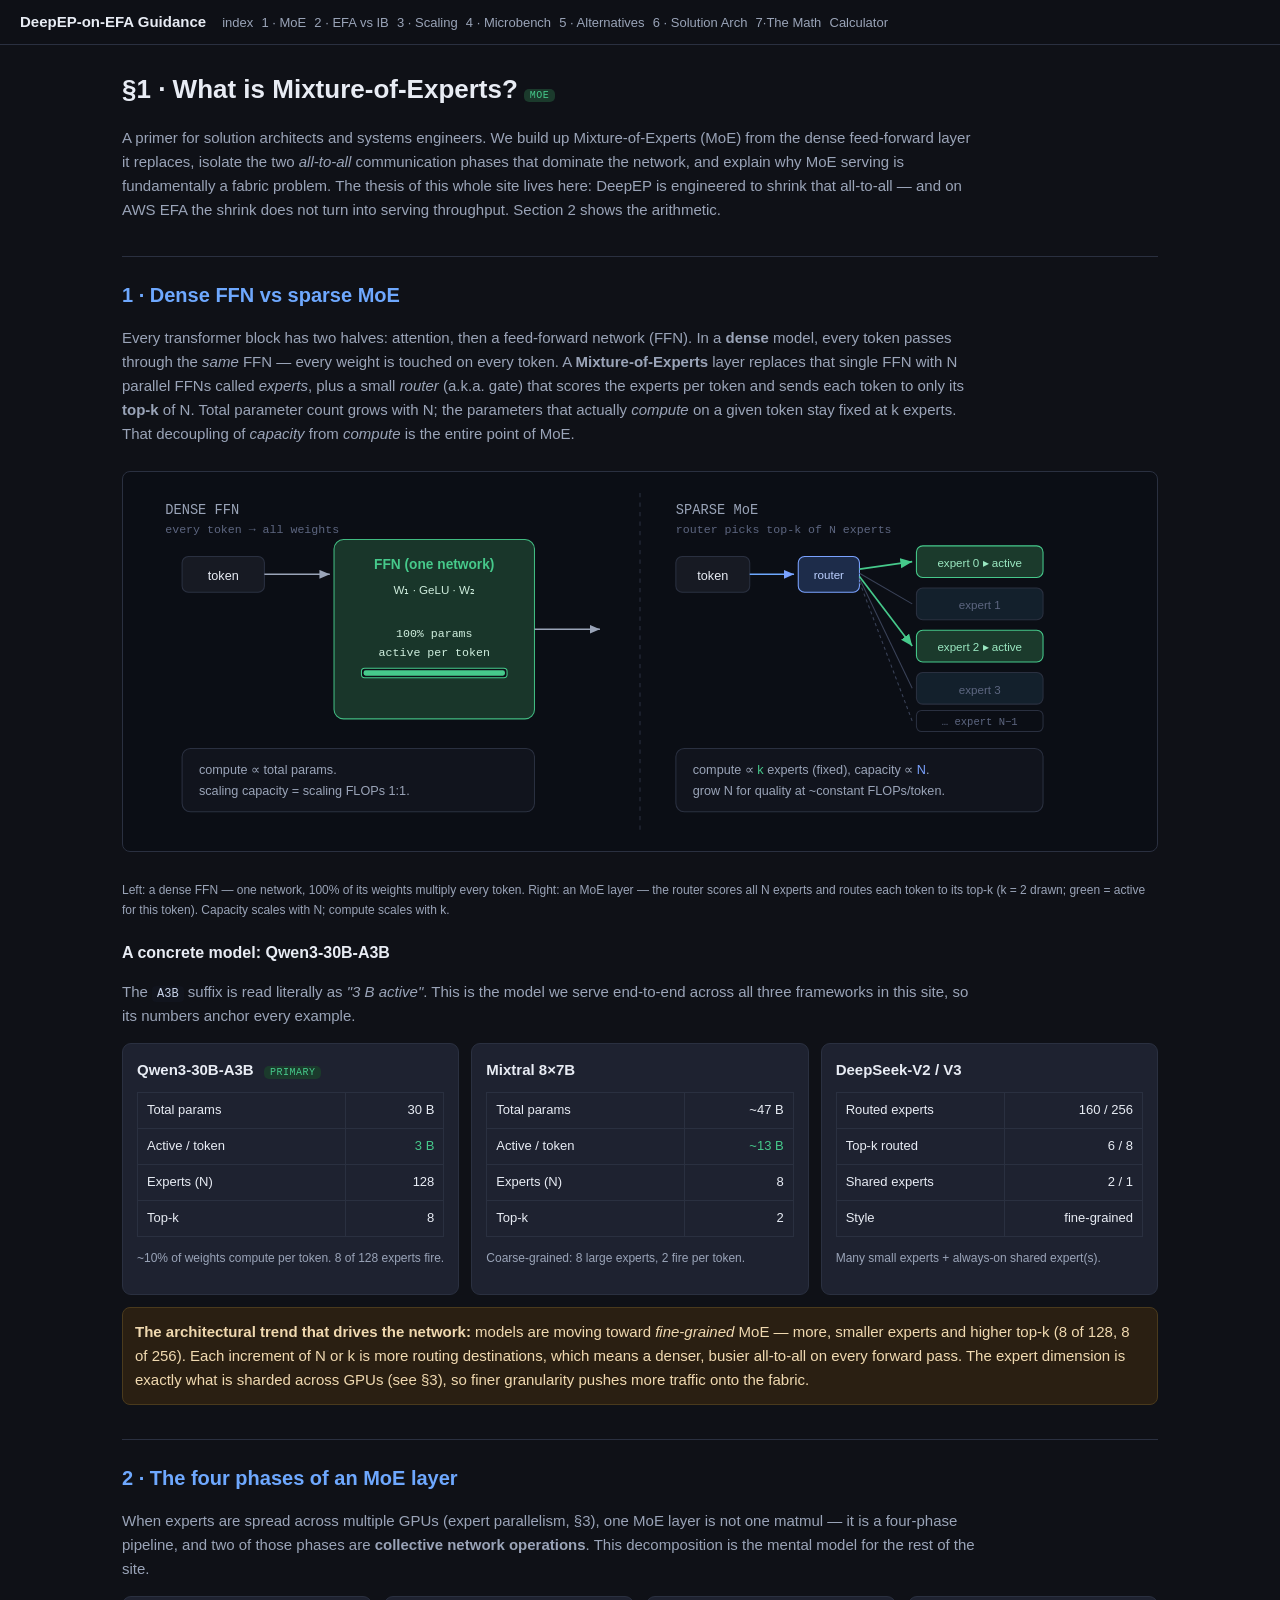
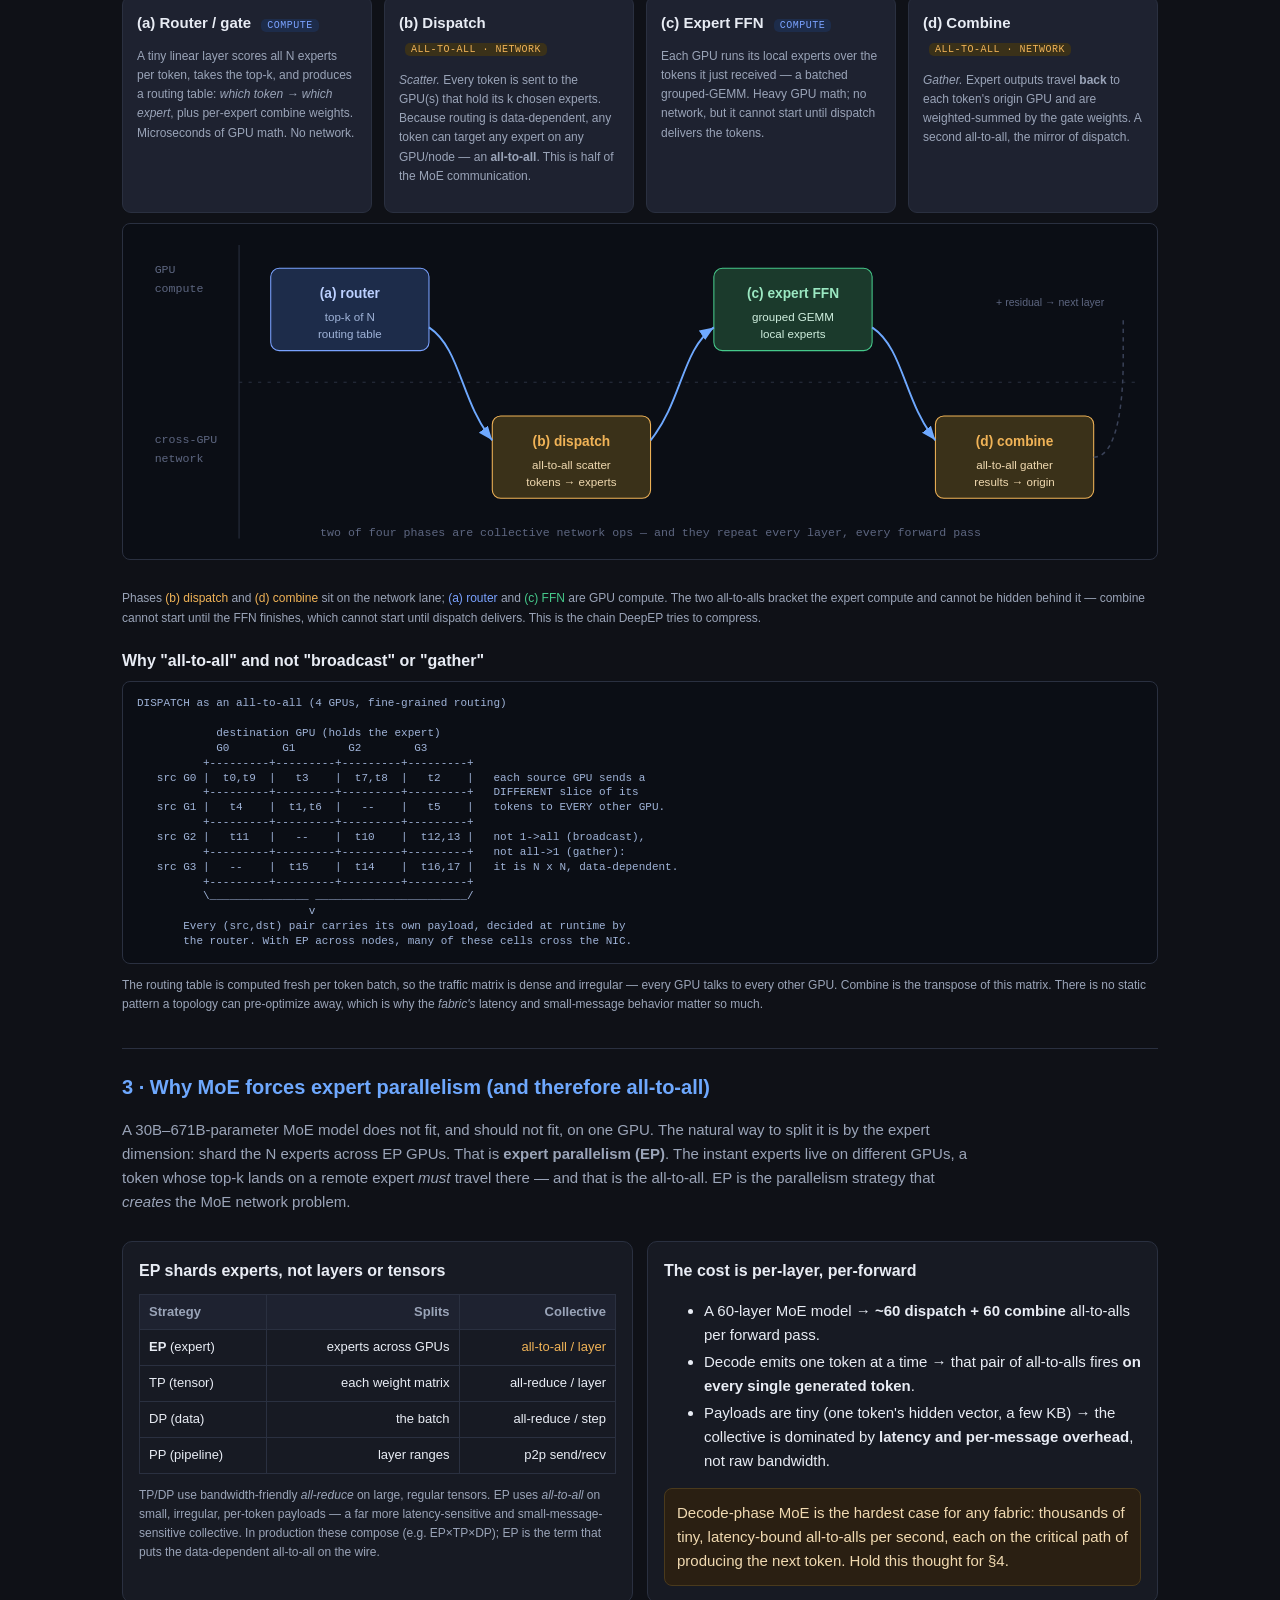
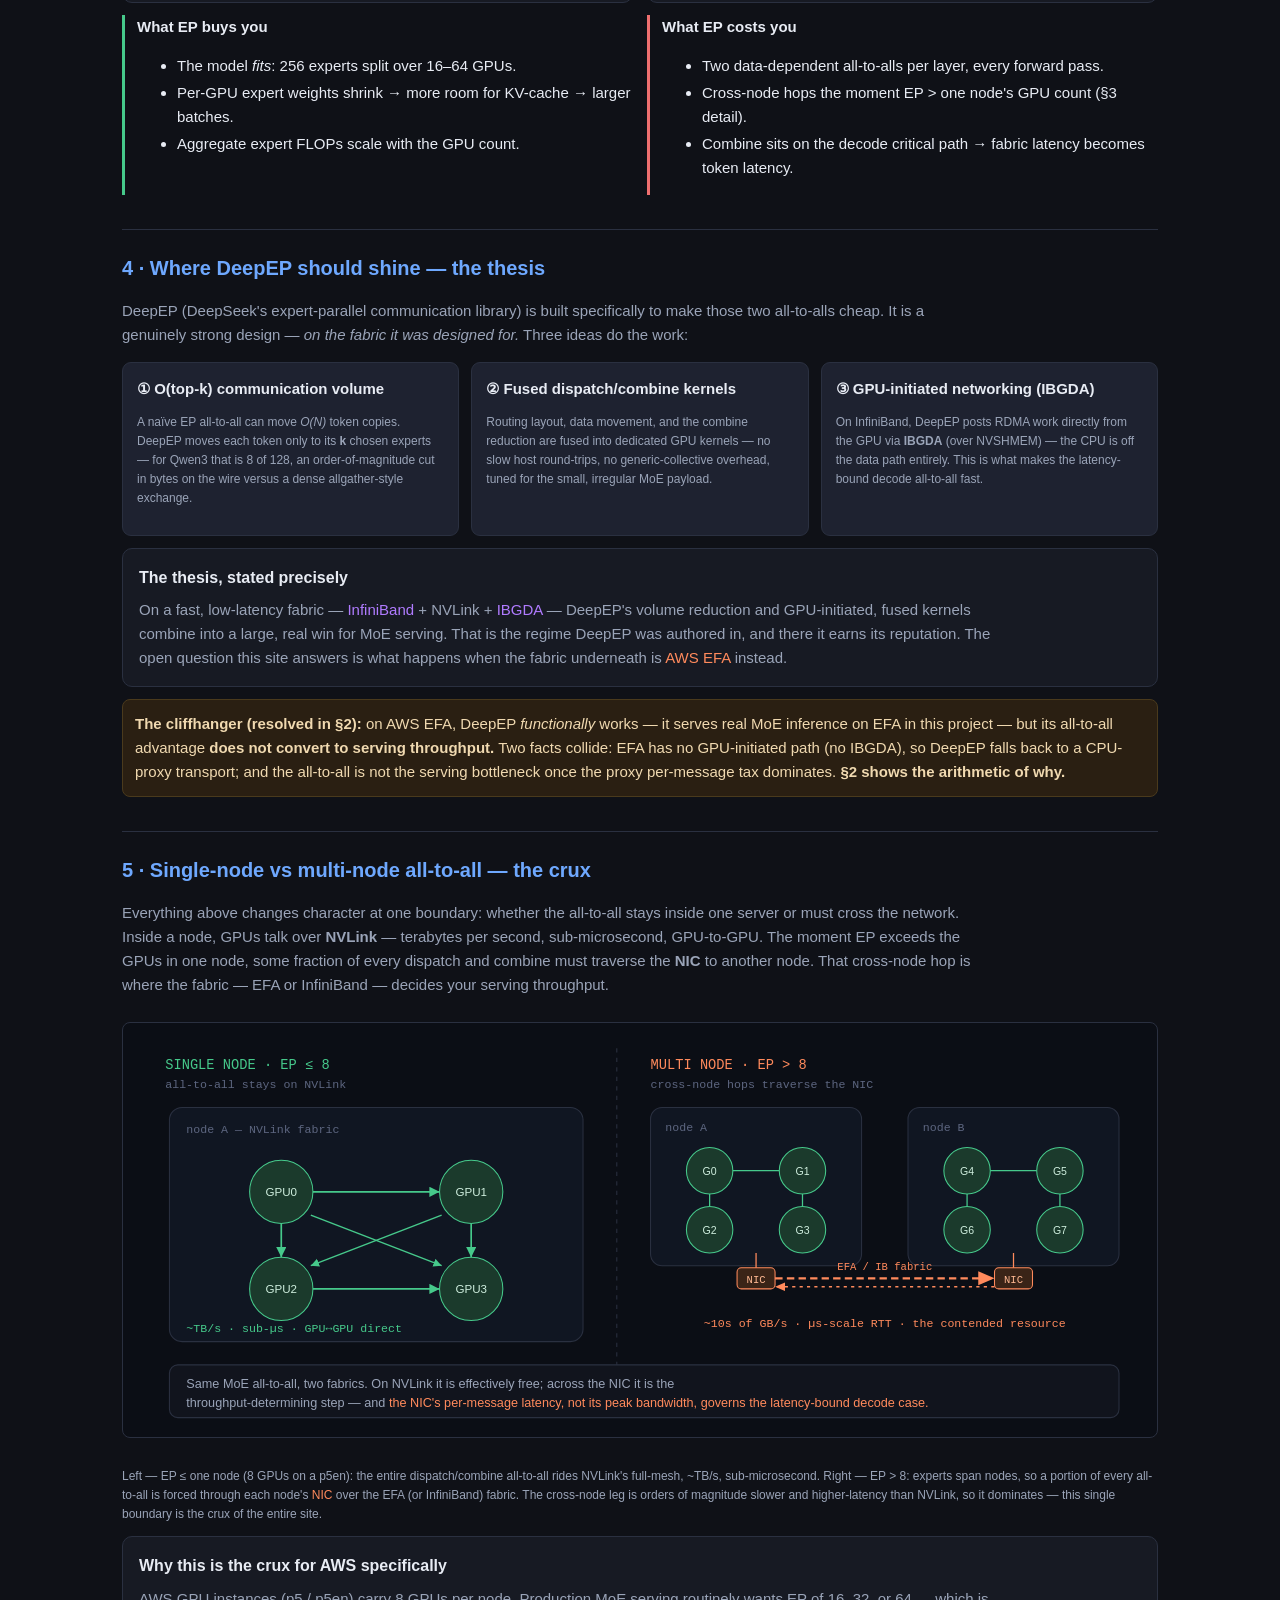
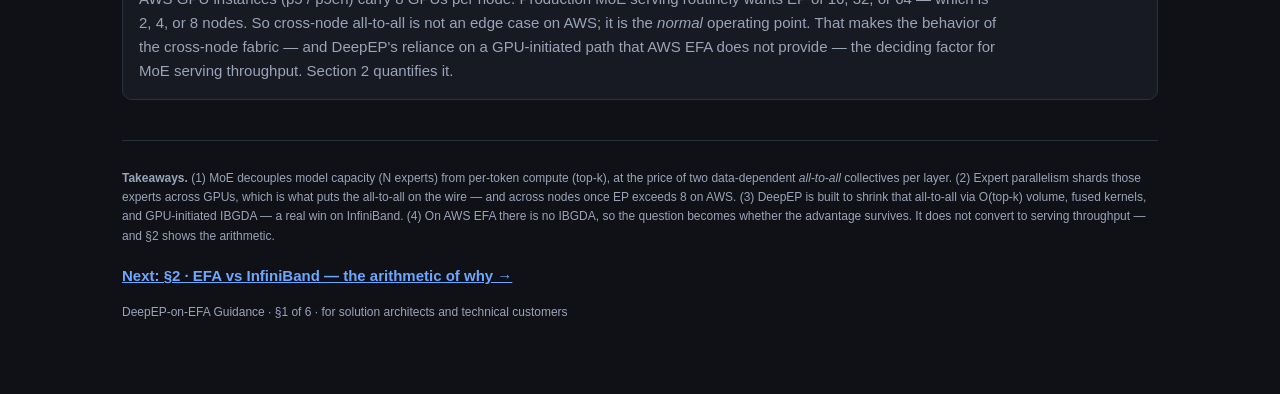
==== commit 7c41c96c: "Add §7 The Math: quantitative MoE-on-EFA-vs-IB cost model with derivations + charts" ====
--- a/sections/01-what-is-moe.html
+++ b/sections/01-what-is-moe.html
@@ -18,6 +18,7 @@
     <a href="04-microbenchmarks.html">4 · Microbench</a>
     <a href="05-alternatives.html">5 · Alternatives</a>
     <a href="06-solution-arch.html">6 · Solution Arch</a>
+    <a href="07-the-math.html">7·The Math</a>
     <a href="../calculator/">Calculator</a>
   </nav>
 </header>
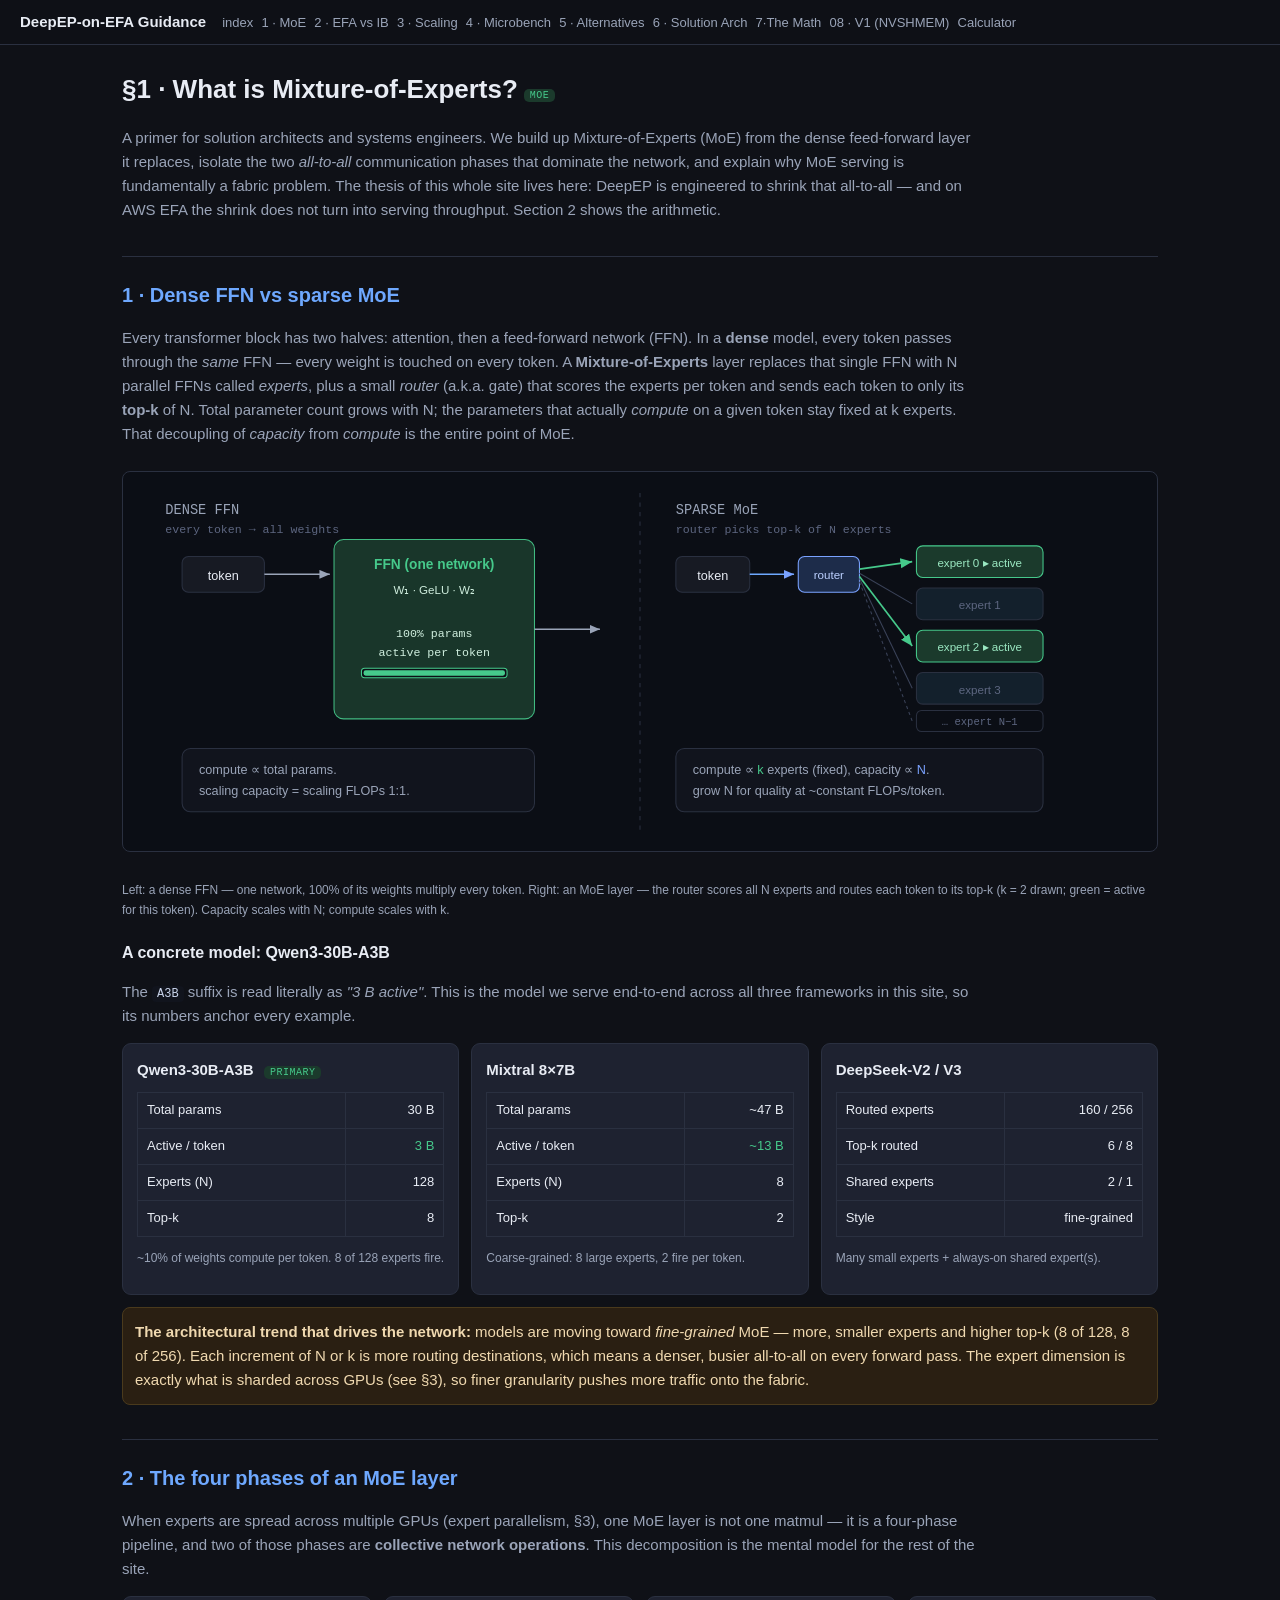
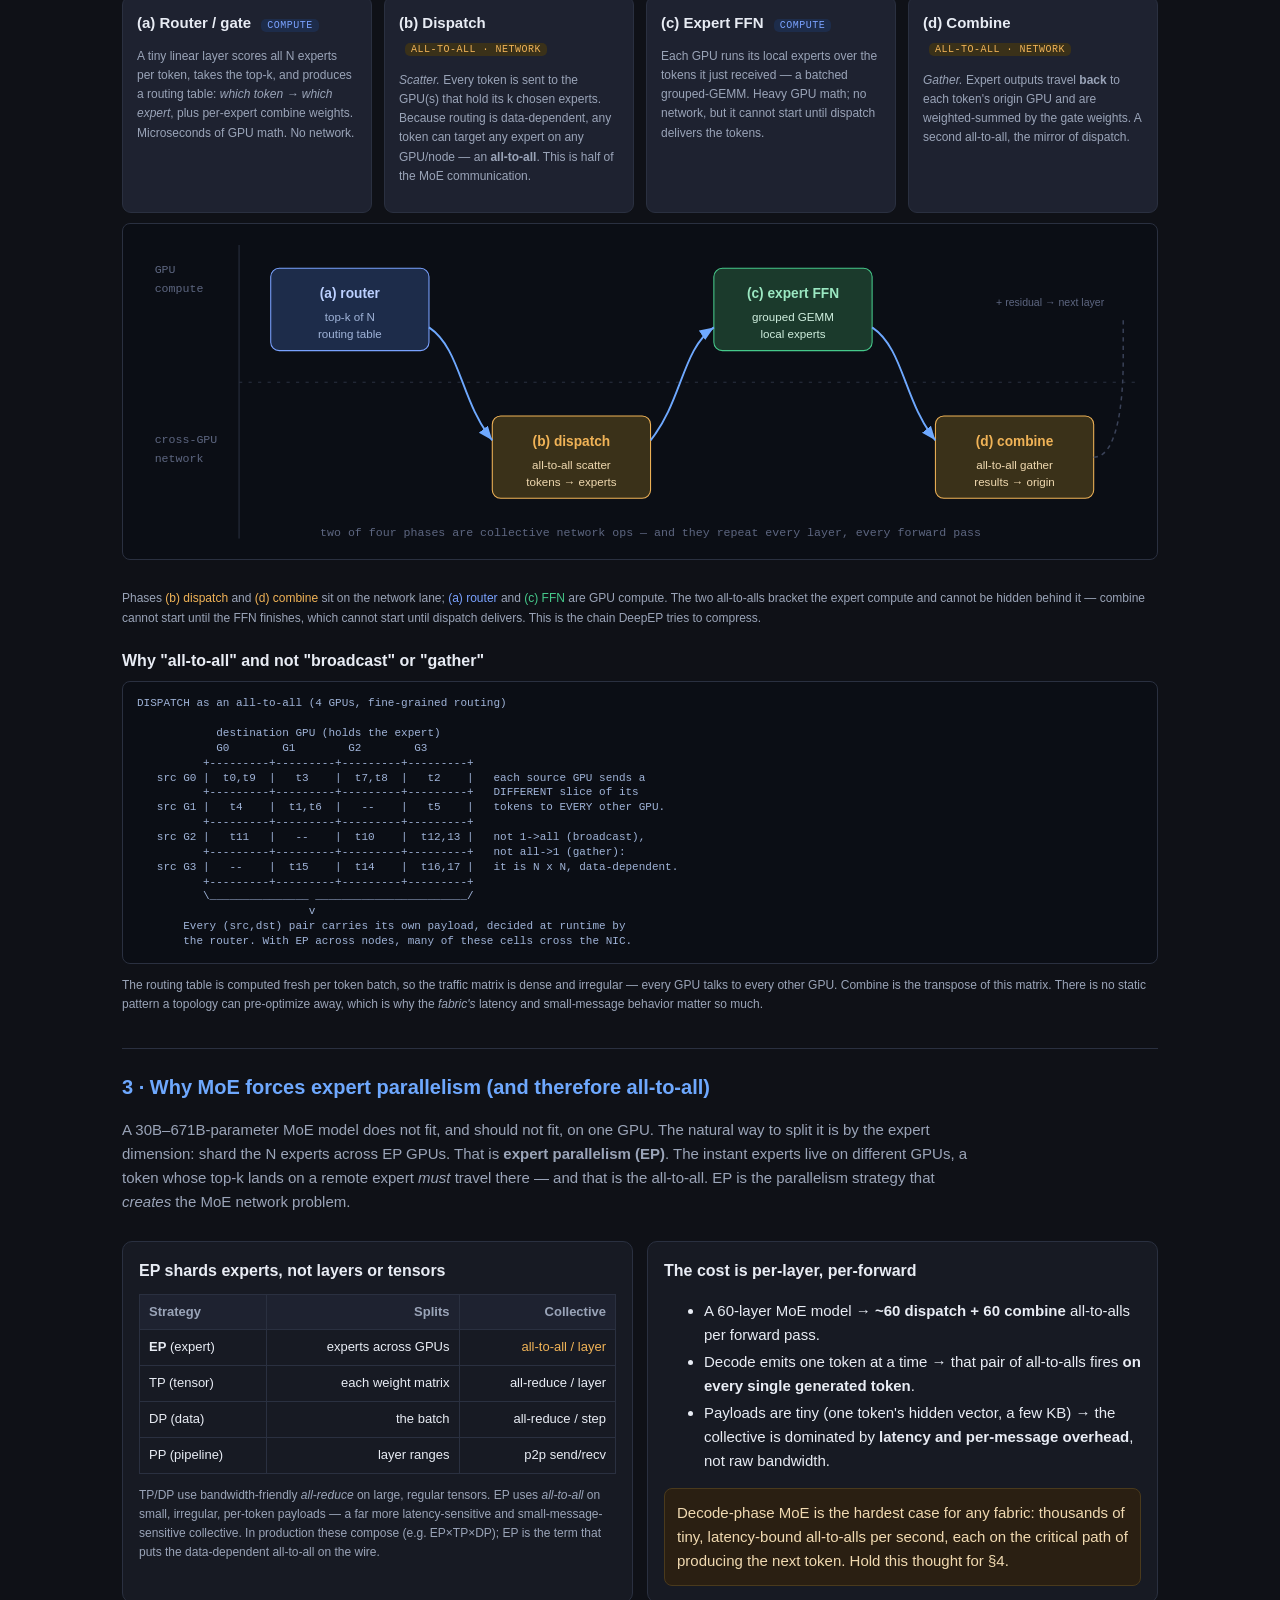
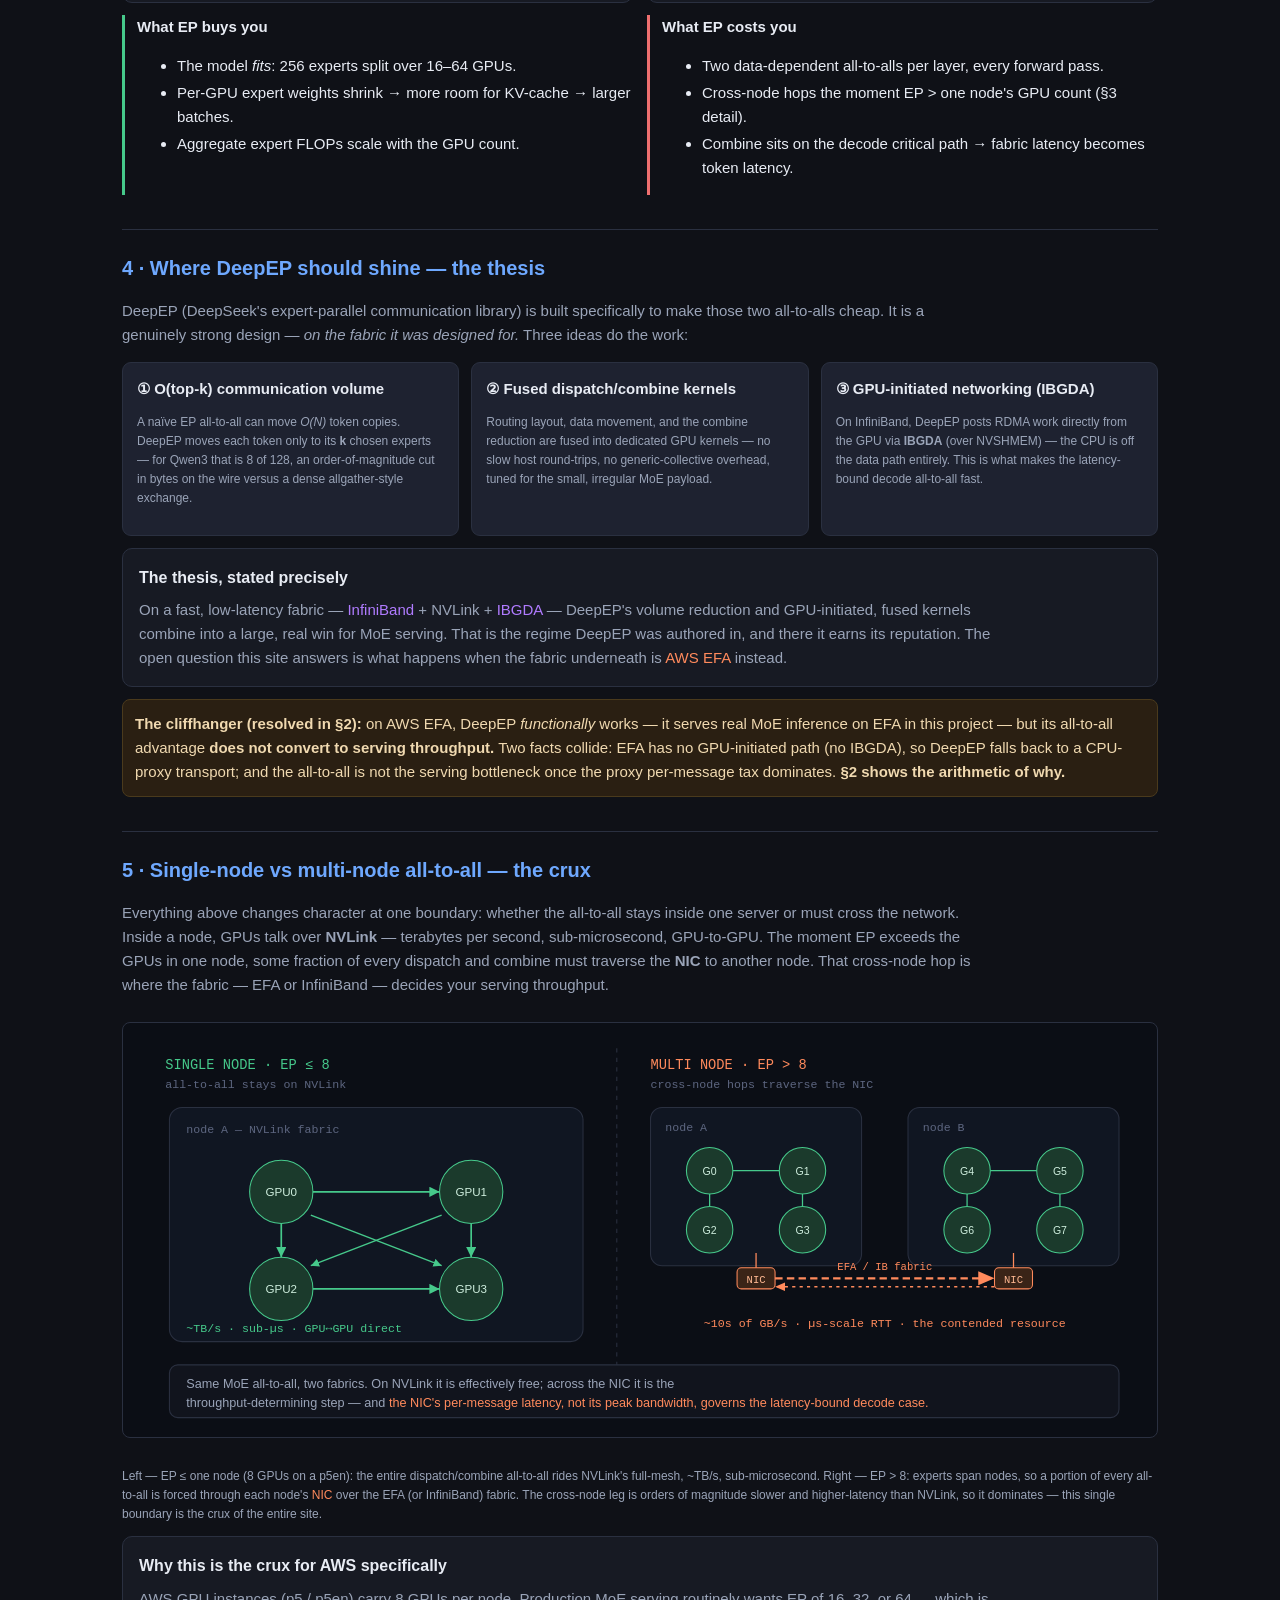
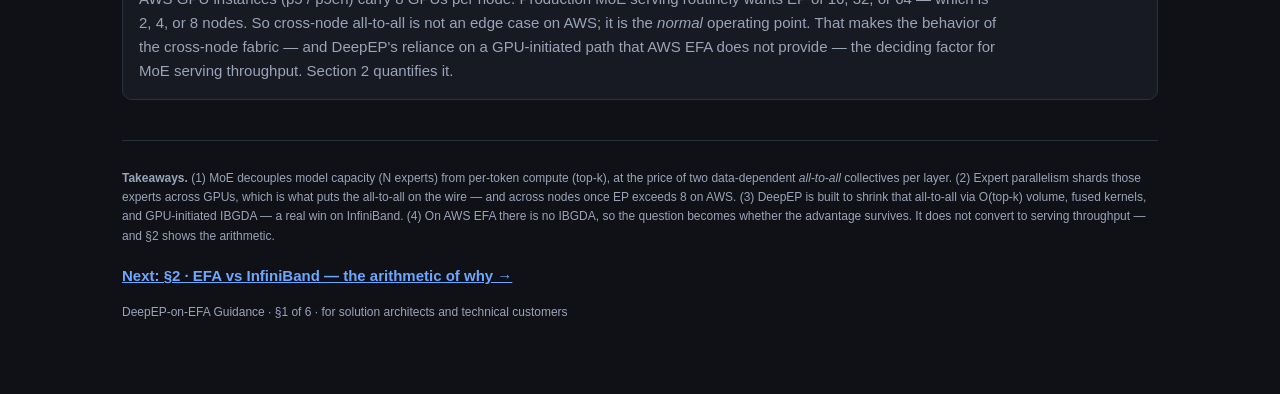
==== commit e7d0a60c: "Add §8 — DeepEP V1 (NVSHMEM backend): H200 A/B ours vs AWS, LL handle-cache bug + 3.7.0 fix, vLLM ma" ====
--- a/sections/01-what-is-moe.html
+++ b/sections/01-what-is-moe.html
@@ -19,6 +19,7 @@
     <a href="05-alternatives.html">5 · Alternatives</a>
     <a href="06-solution-arch.html">6 · Solution Arch</a>
     <a href="07-the-math.html">7·The Math</a>
+    <a href="08-v1-nvshmem-backend.html">08 · V1 (NVSHMEM)</a>
     <a href="../calculator/">Calculator</a>
   </nav>
 </header>
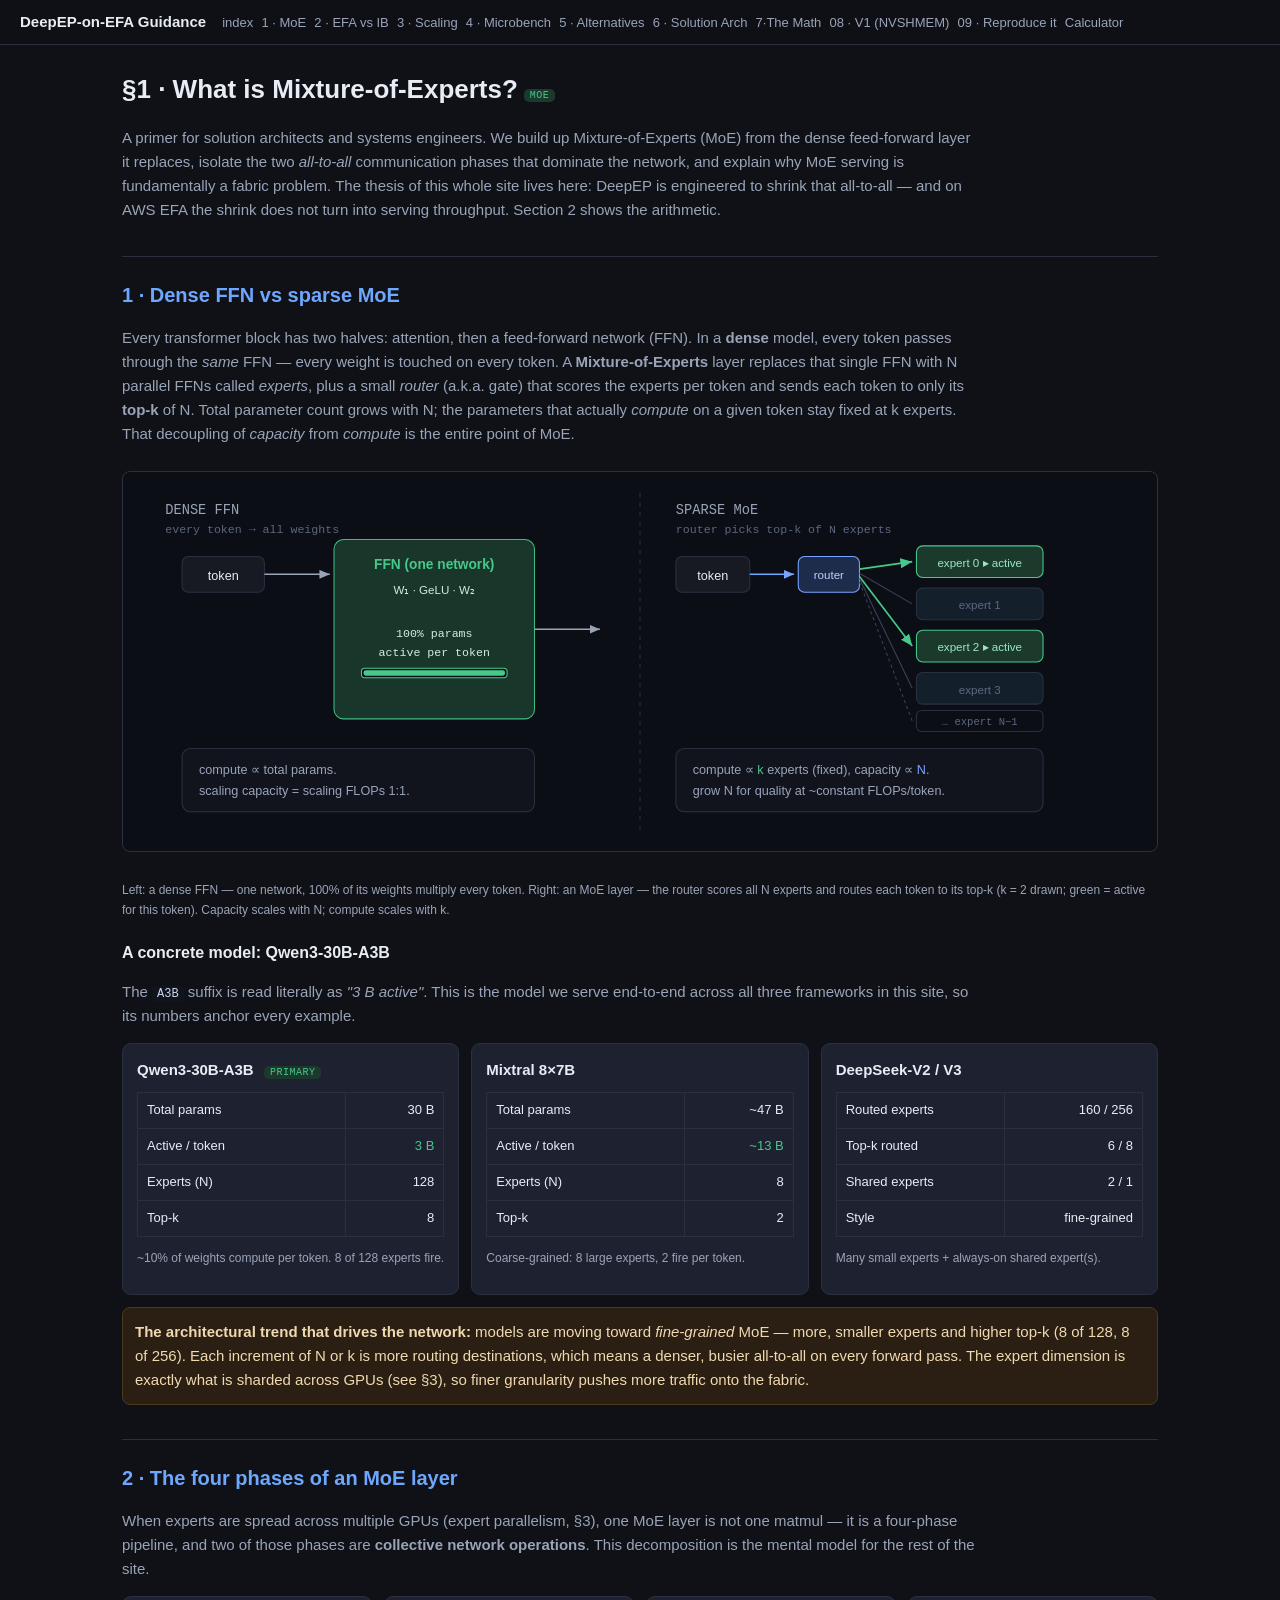
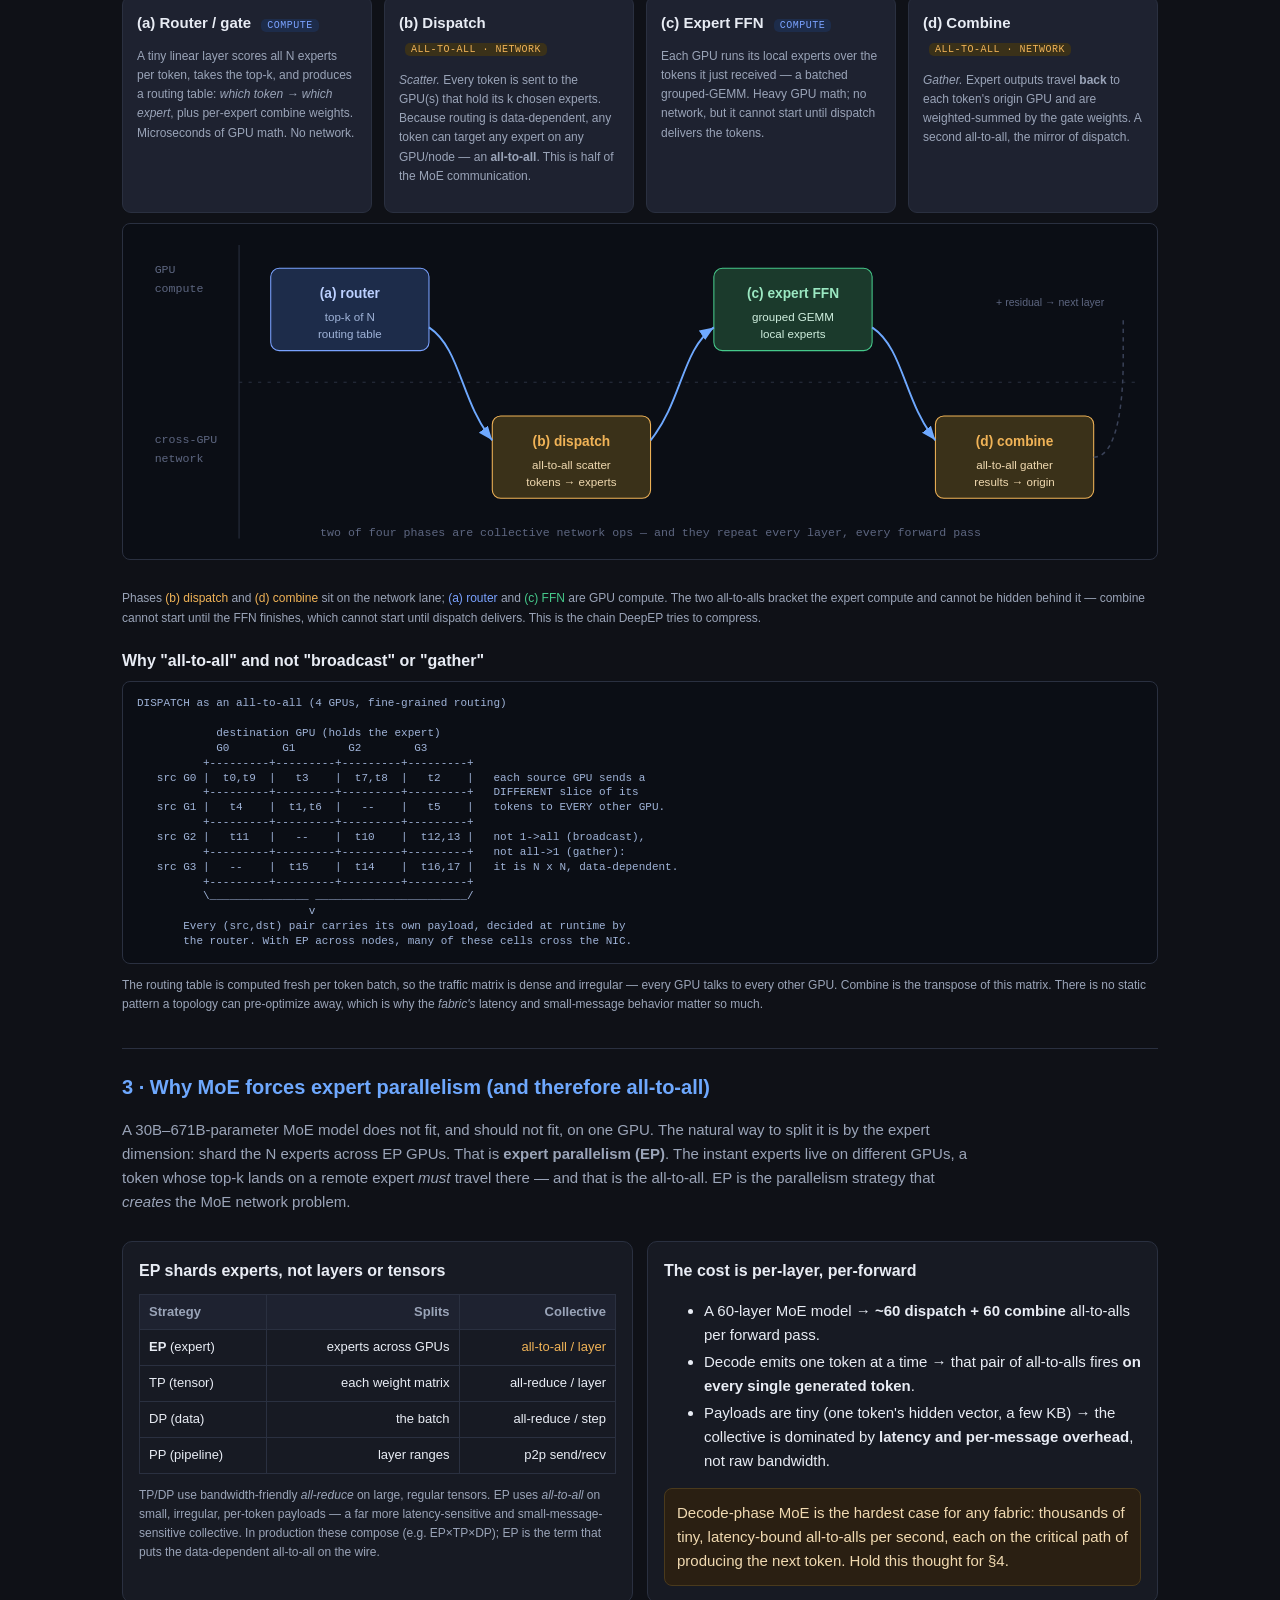
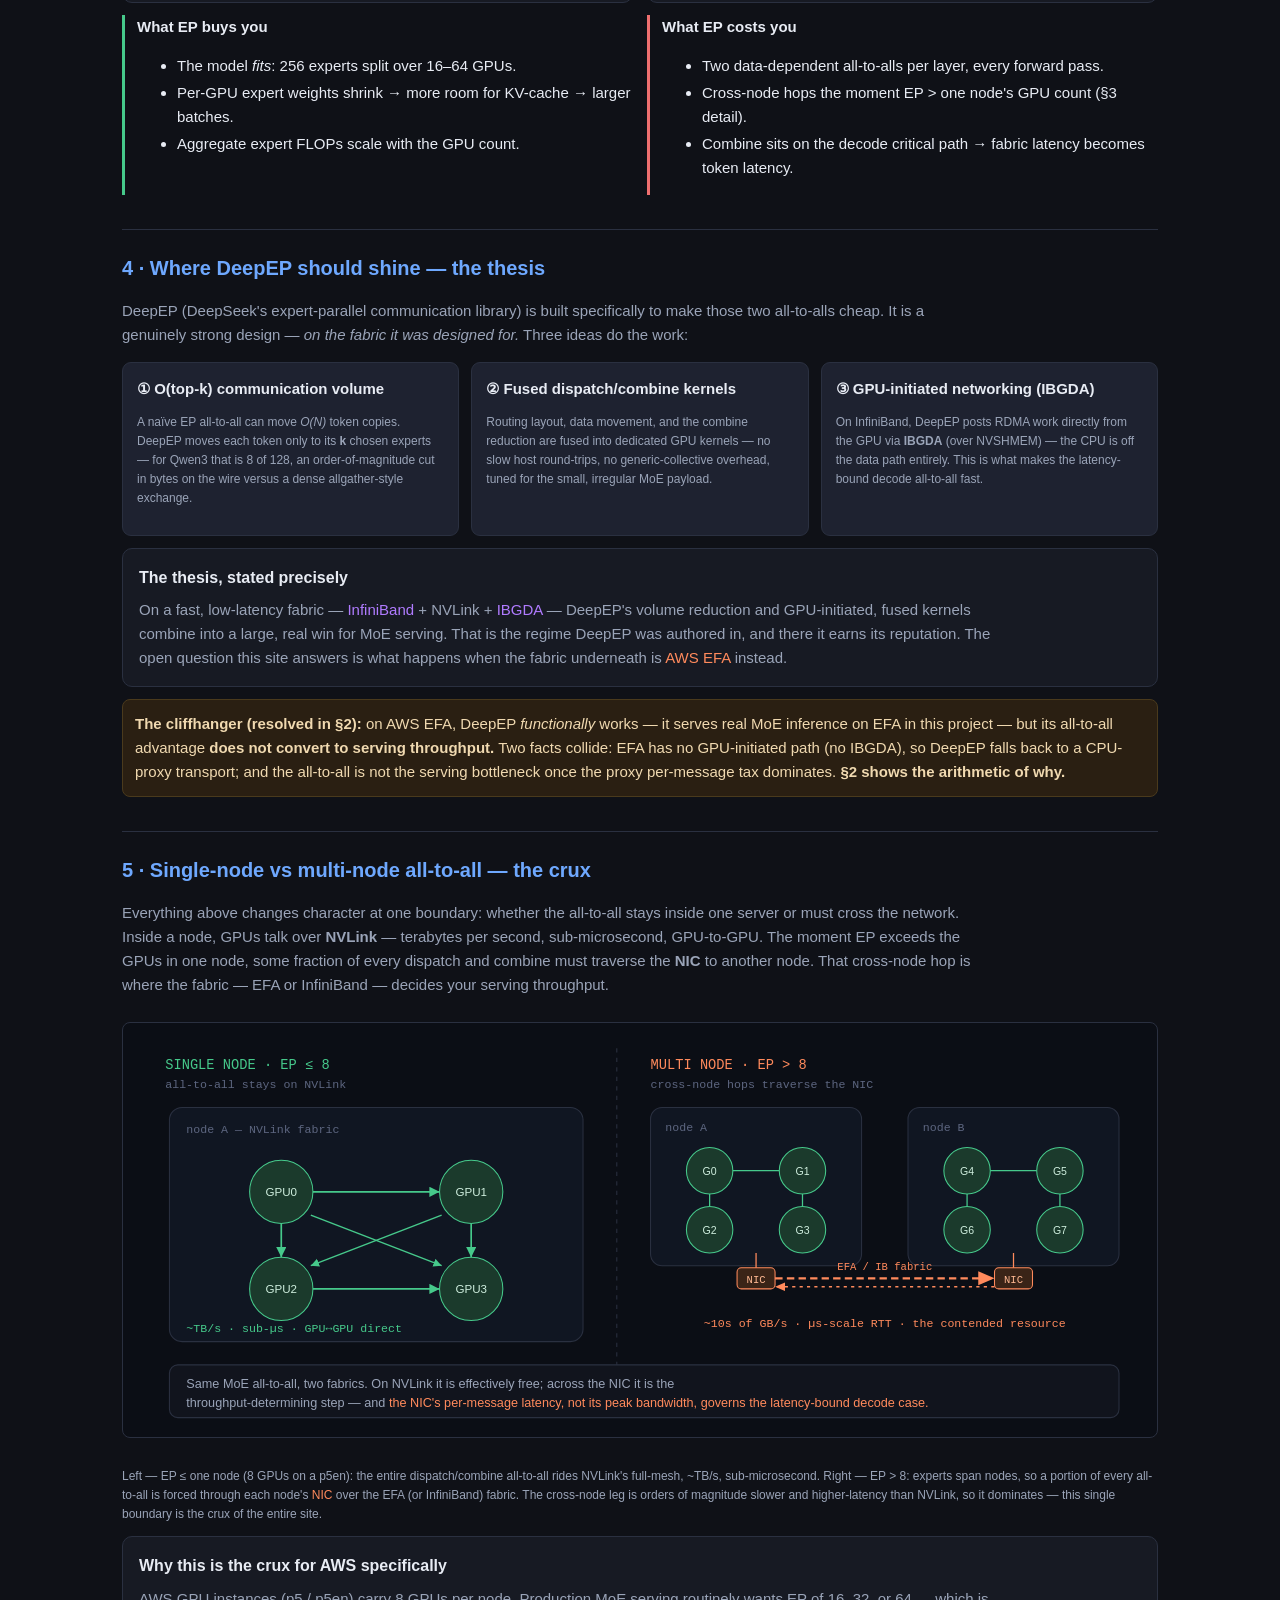
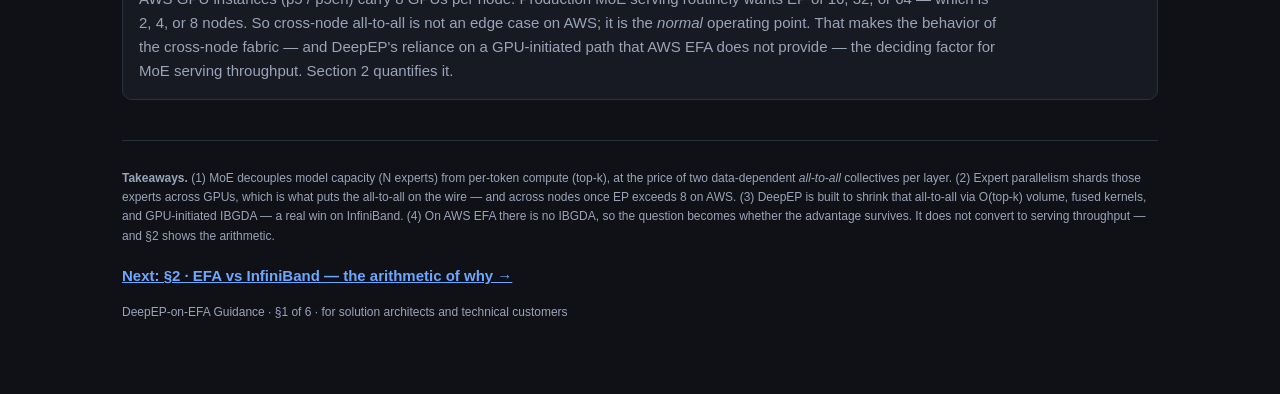
==== commit f4a7fa59: "§9: Reproduce it all from public roots — six gates + the 2× multicomm lever New section 09-public-re" ====
--- a/sections/01-what-is-moe.html
+++ b/sections/01-what-is-moe.html
@@ -20,6 +20,7 @@
     <a href="06-solution-arch.html">6 · Solution Arch</a>
     <a href="07-the-math.html">7·The Math</a>
     <a href="08-v1-nvshmem-backend.html">08 · V1 (NVSHMEM)</a>
+    <a href="09-public-repro.html">09 · Reproduce it</a>
     <a href="../calculator/">Calculator</a>
   </nav>
 </header>
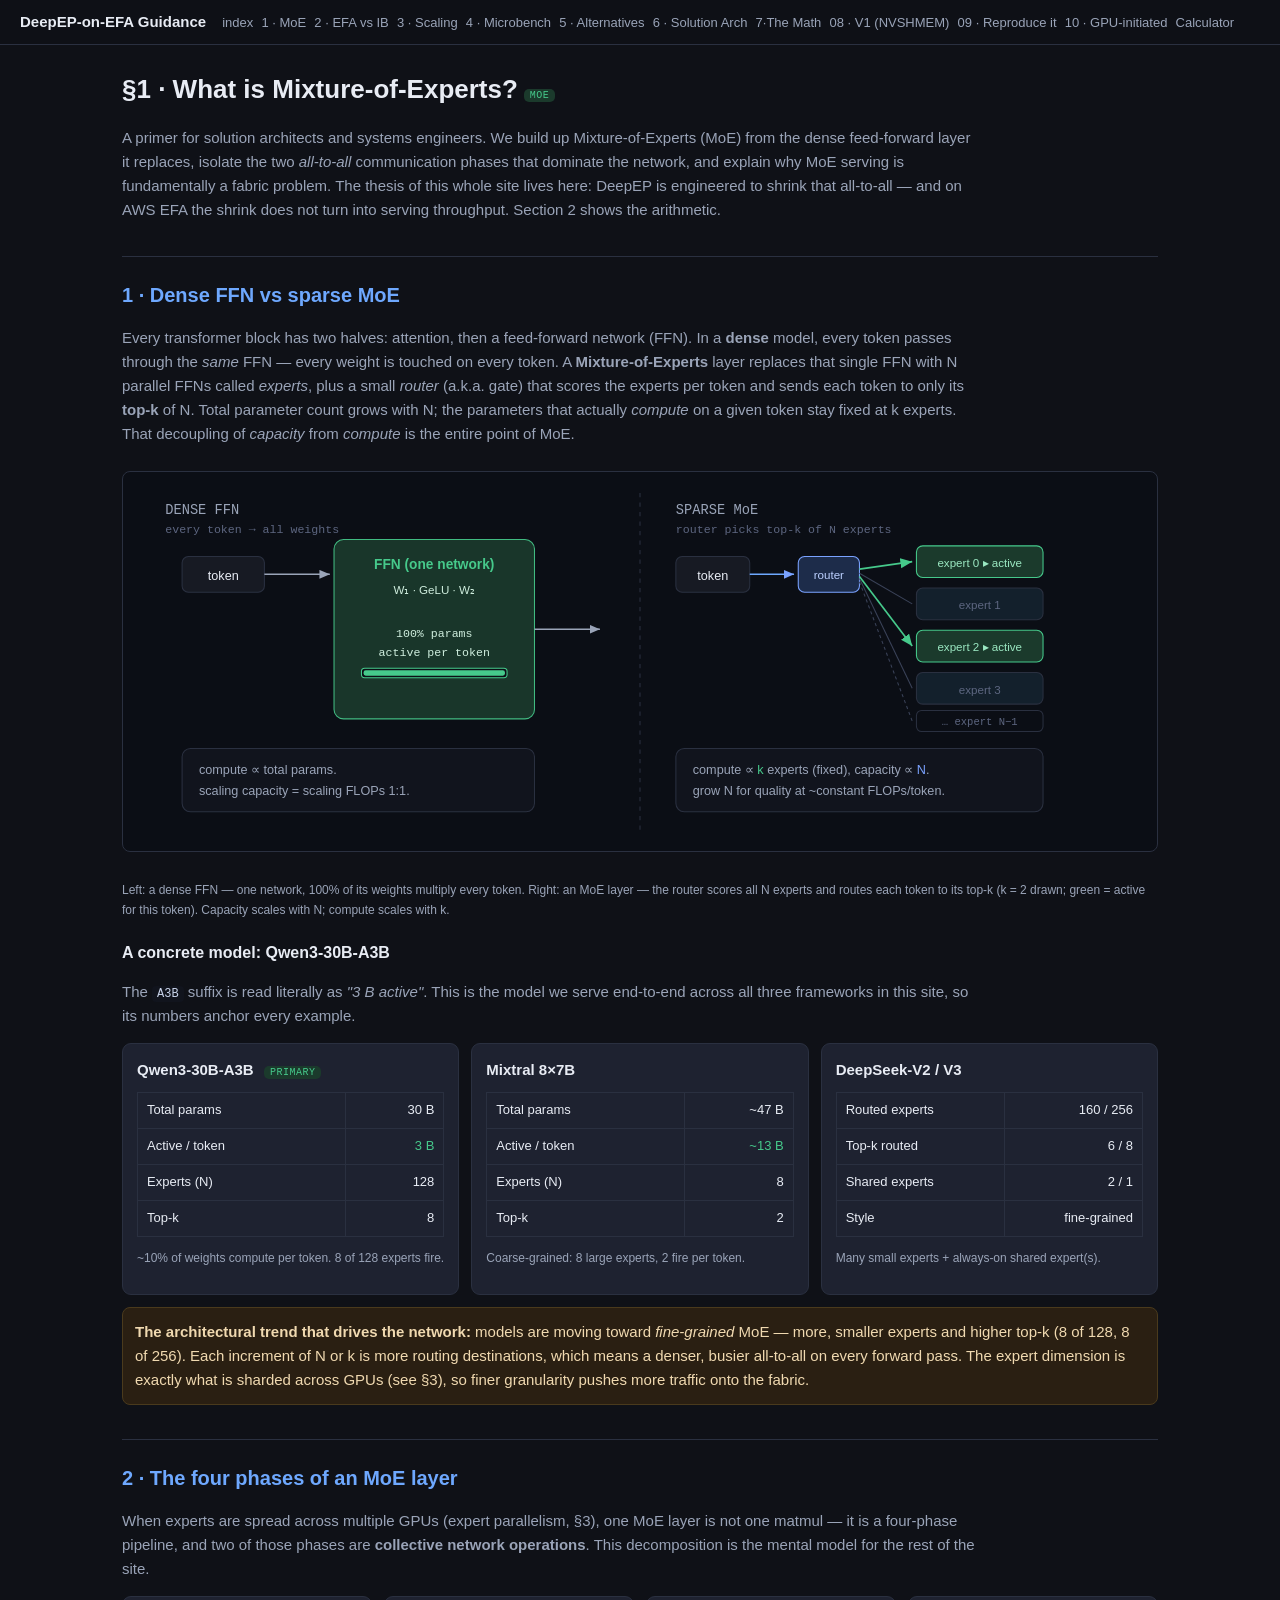
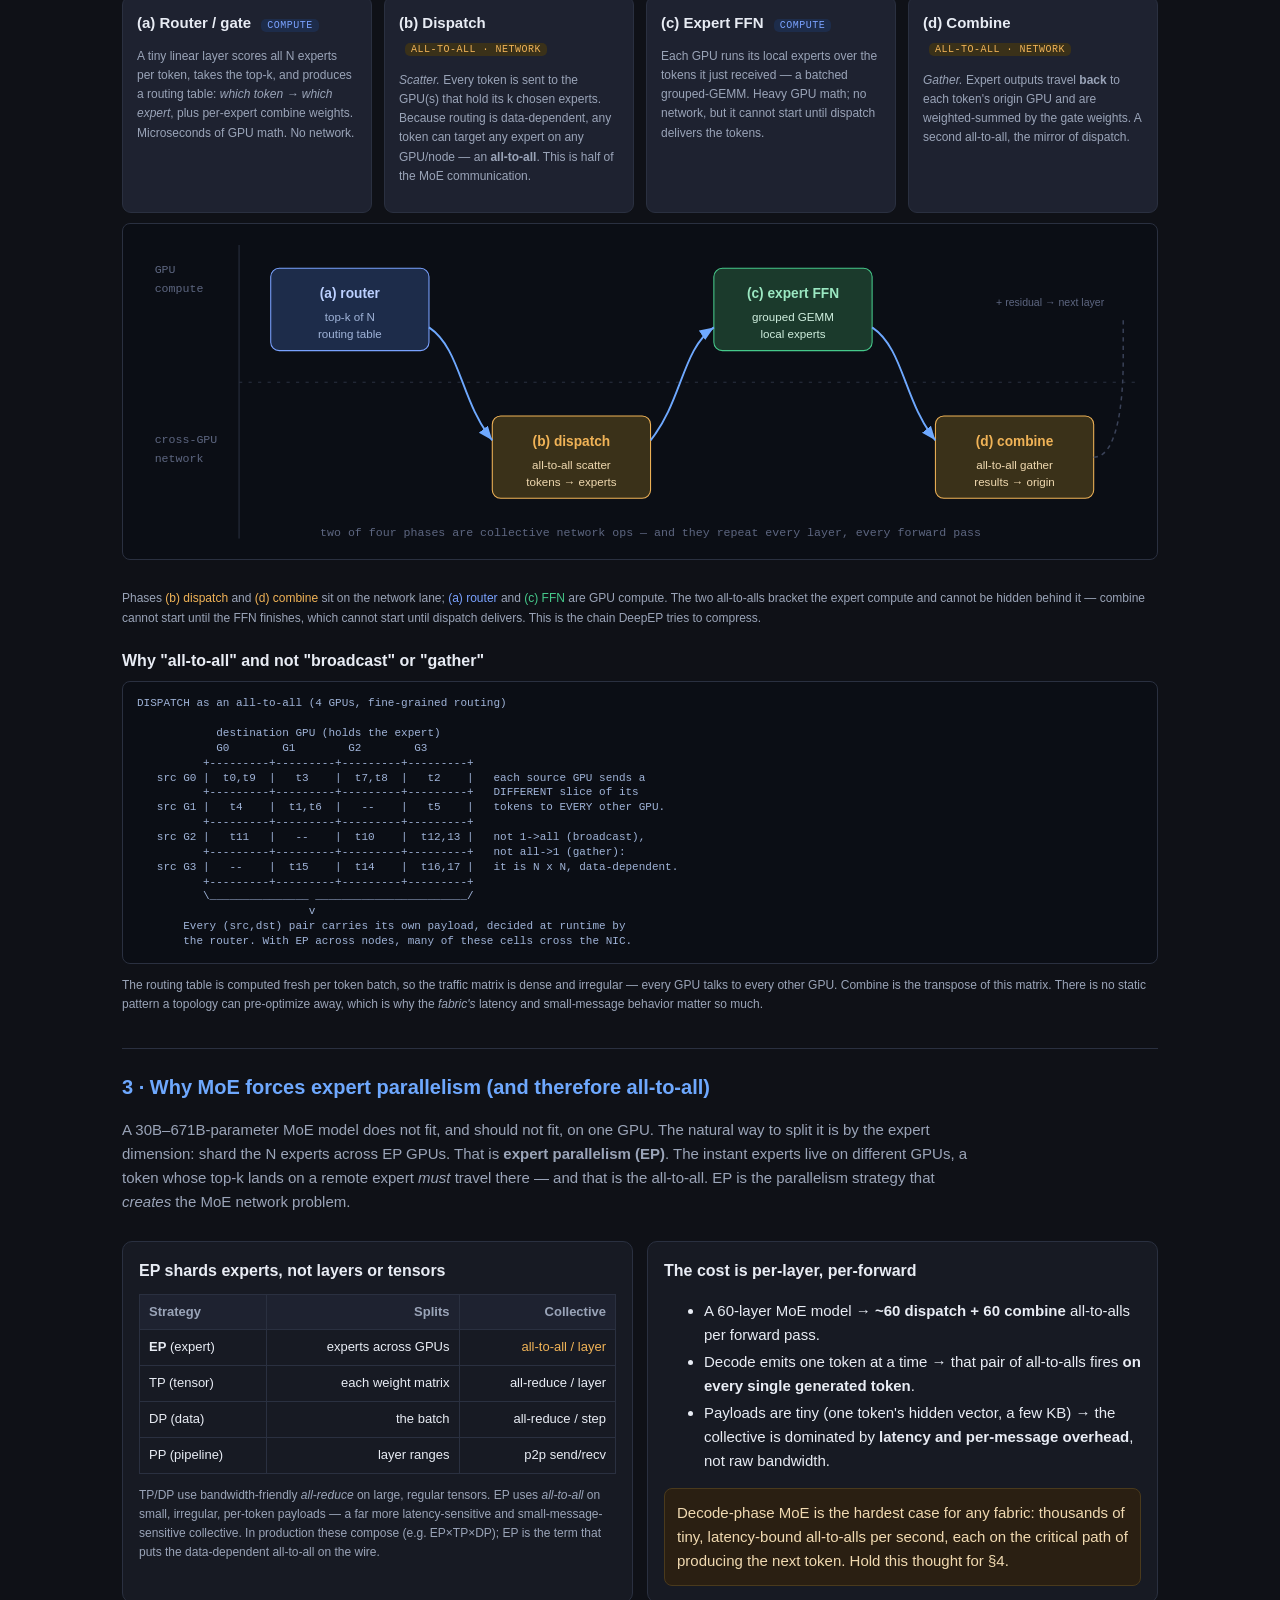
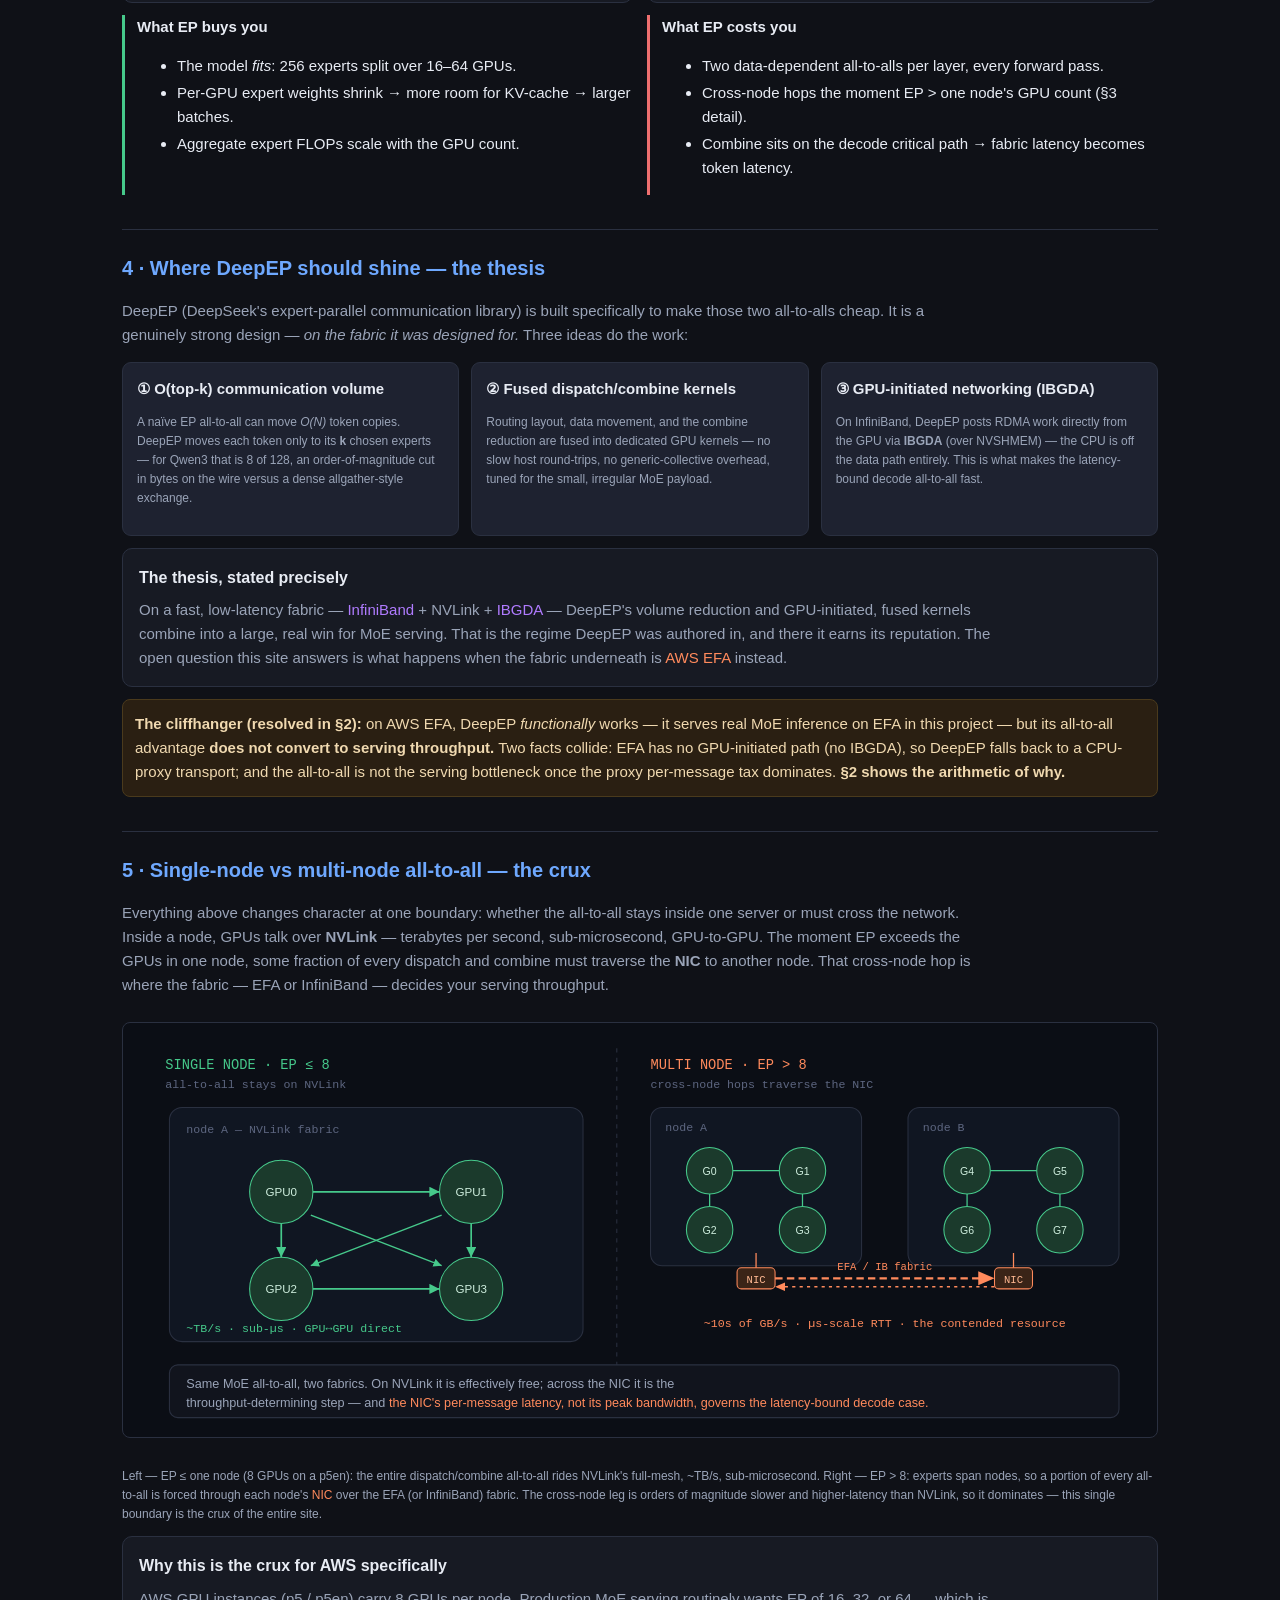
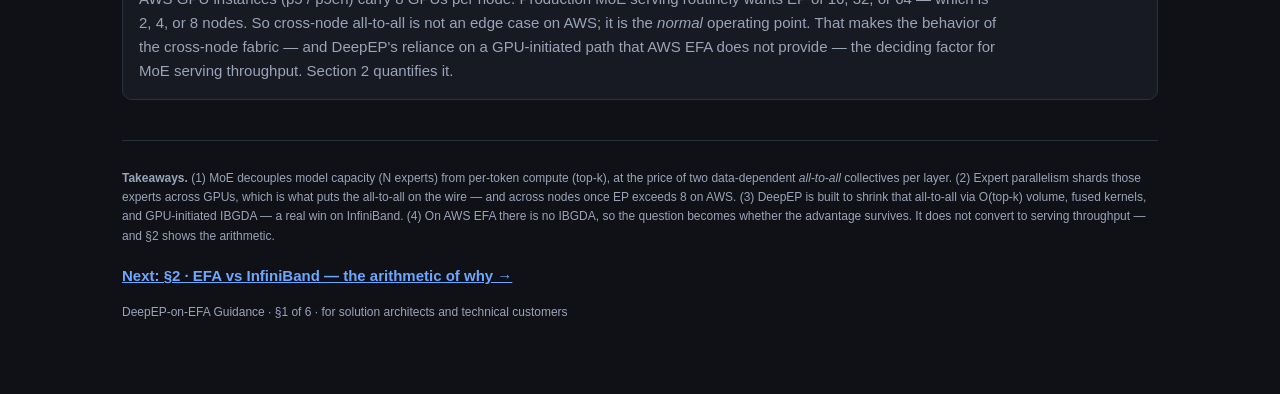
==== commit 02905799: "§10: GPU-initiated native campaign — first native-beats-proxy result on EFA (dispatch 338.5 vs 391.6" ====
--- a/sections/01-what-is-moe.html
+++ b/sections/01-what-is-moe.html
@@ -21,6 +21,7 @@
     <a href="07-the-math.html">7·The Math</a>
     <a href="08-v1-nvshmem-backend.html">08 · V1 (NVSHMEM)</a>
     <a href="09-public-repro.html">09 · Reproduce it</a>
+    <a href="10-gpu-initiated-native.html">10 · GPU-initiated</a>
     <a href="../calculator/">Calculator</a>
   </nav>
 </header>
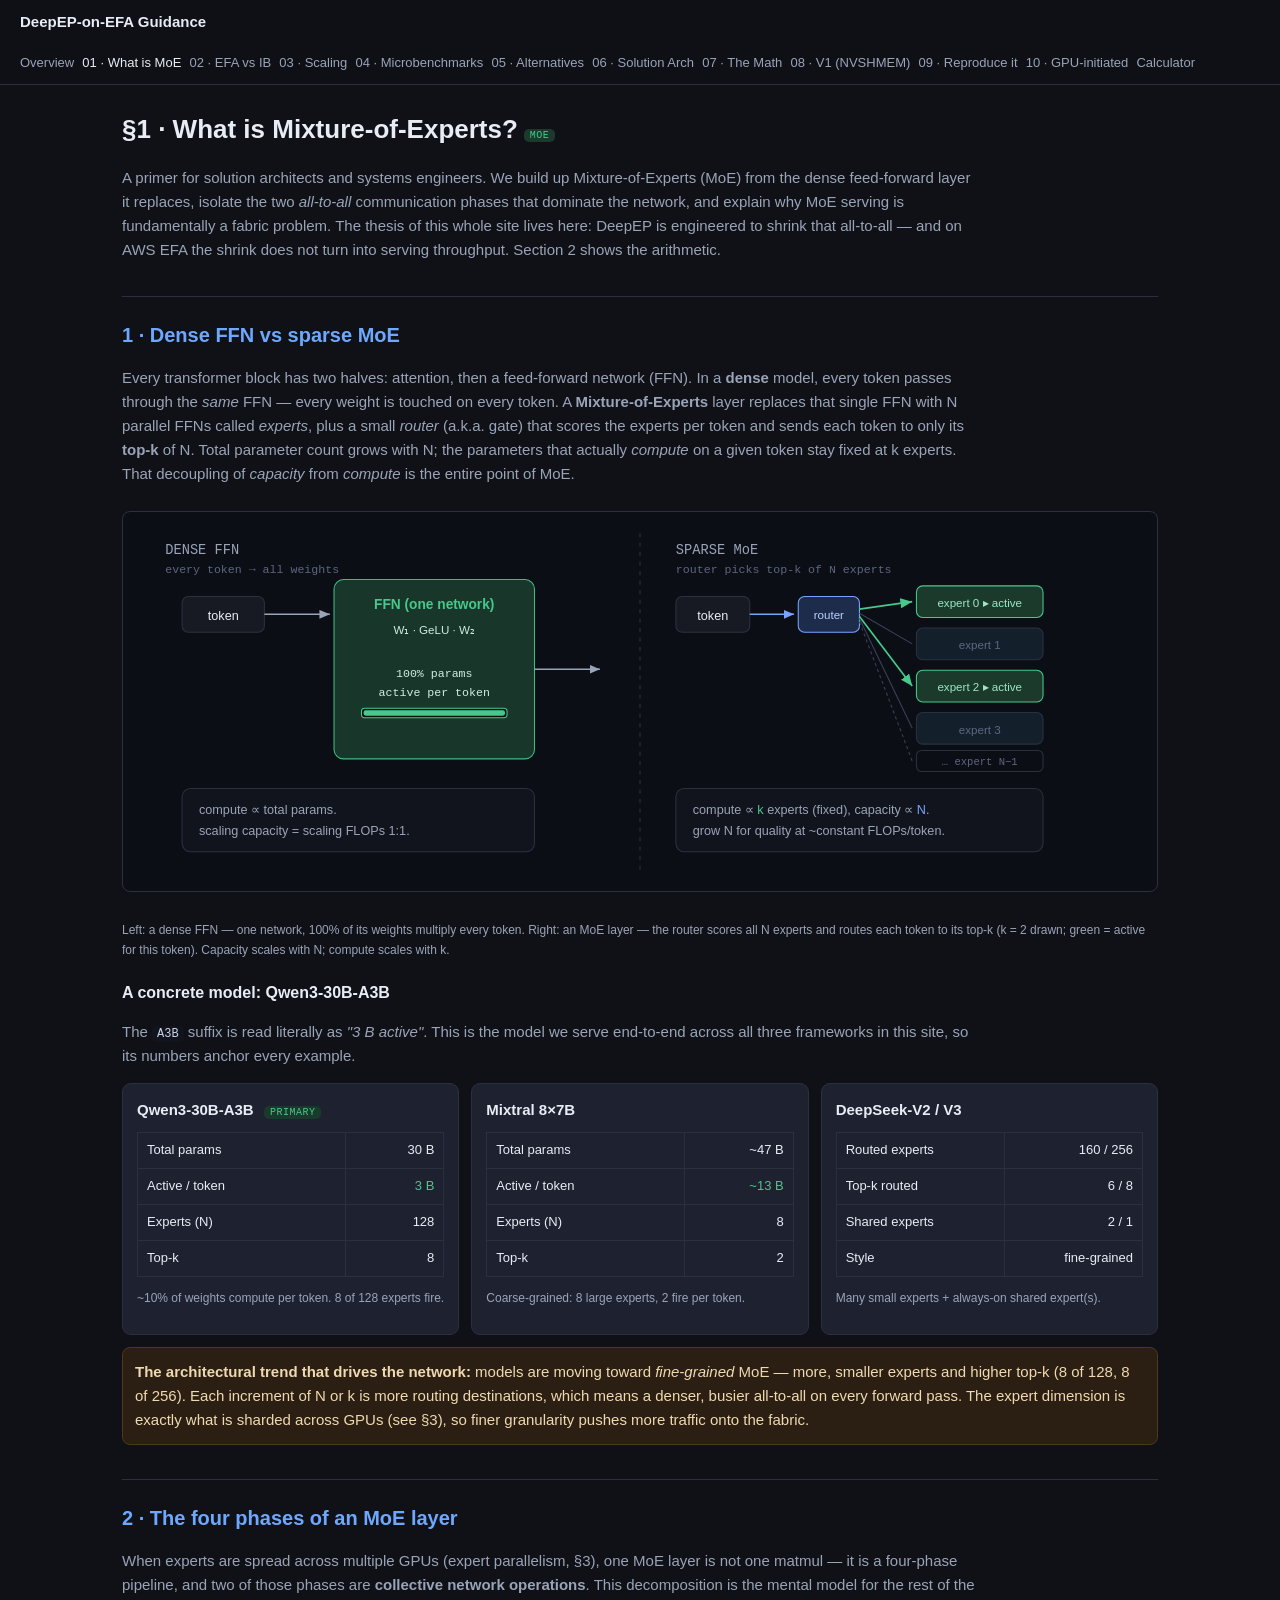
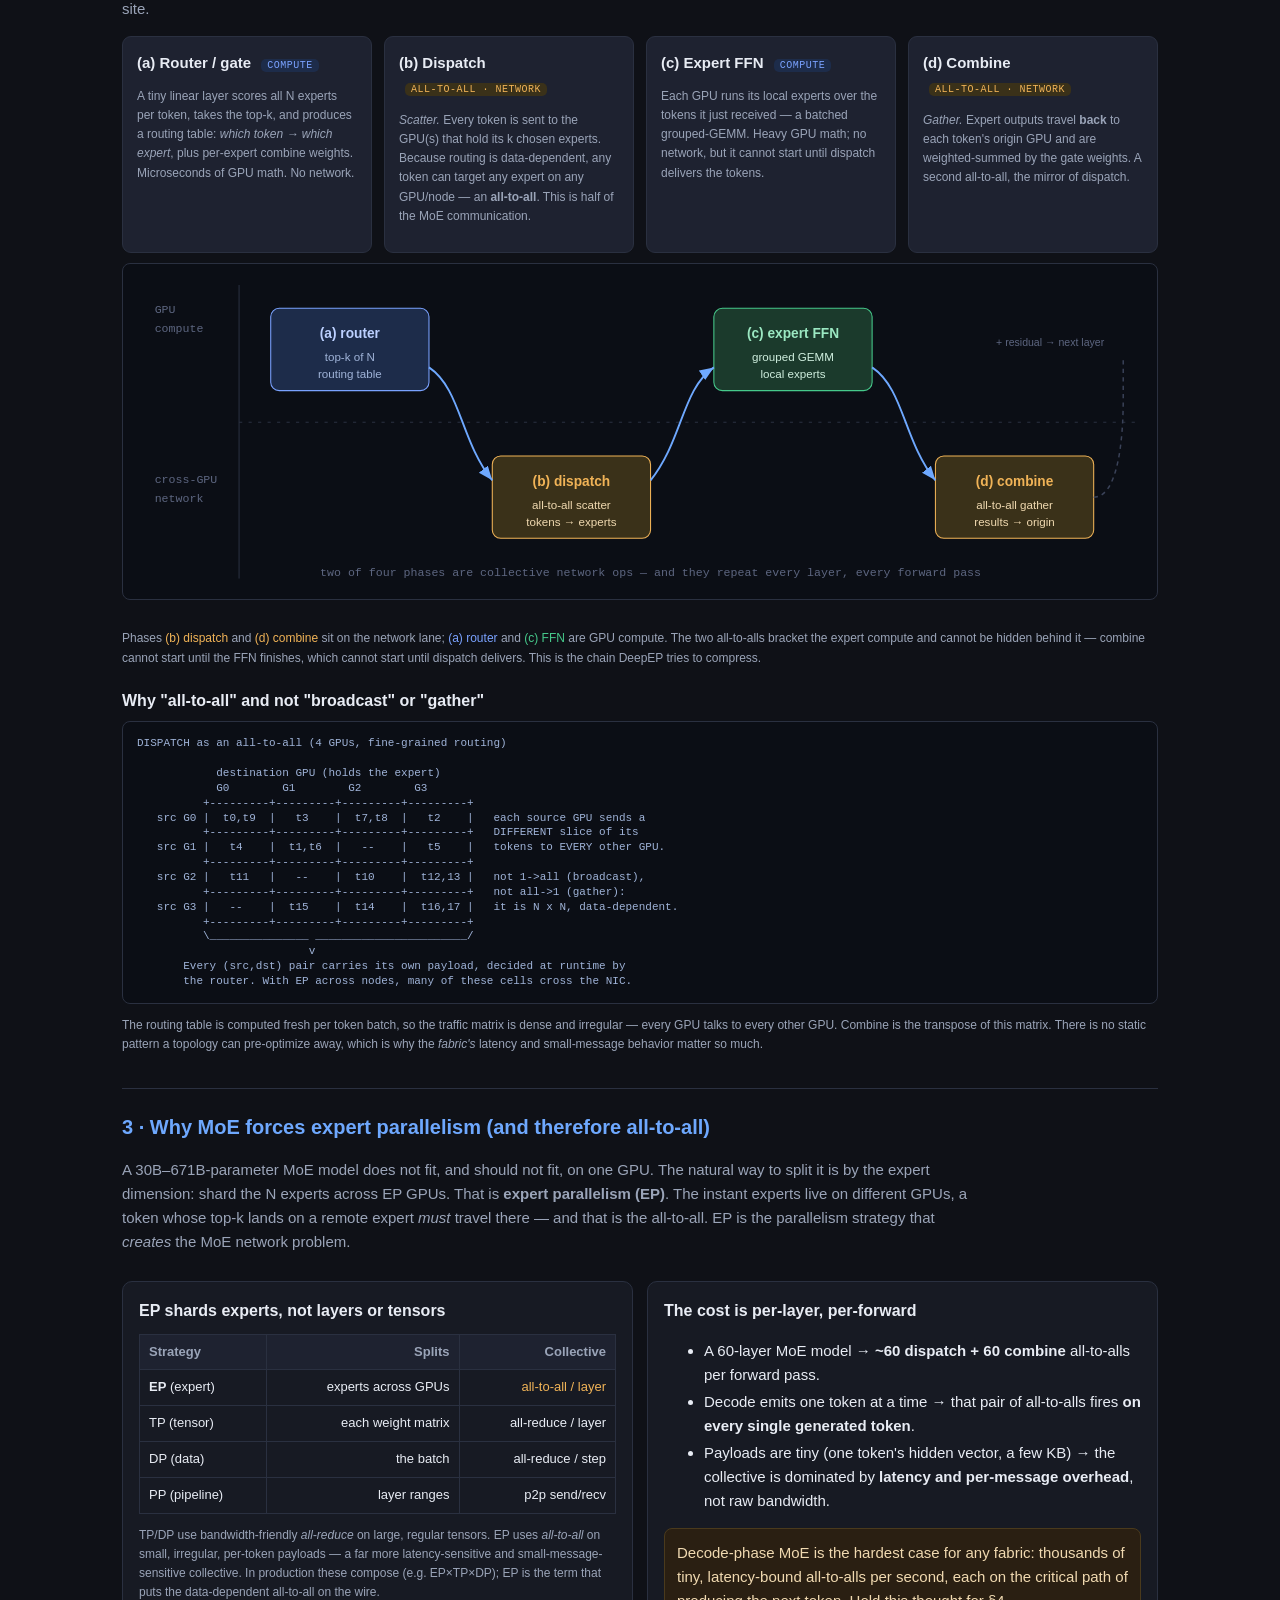
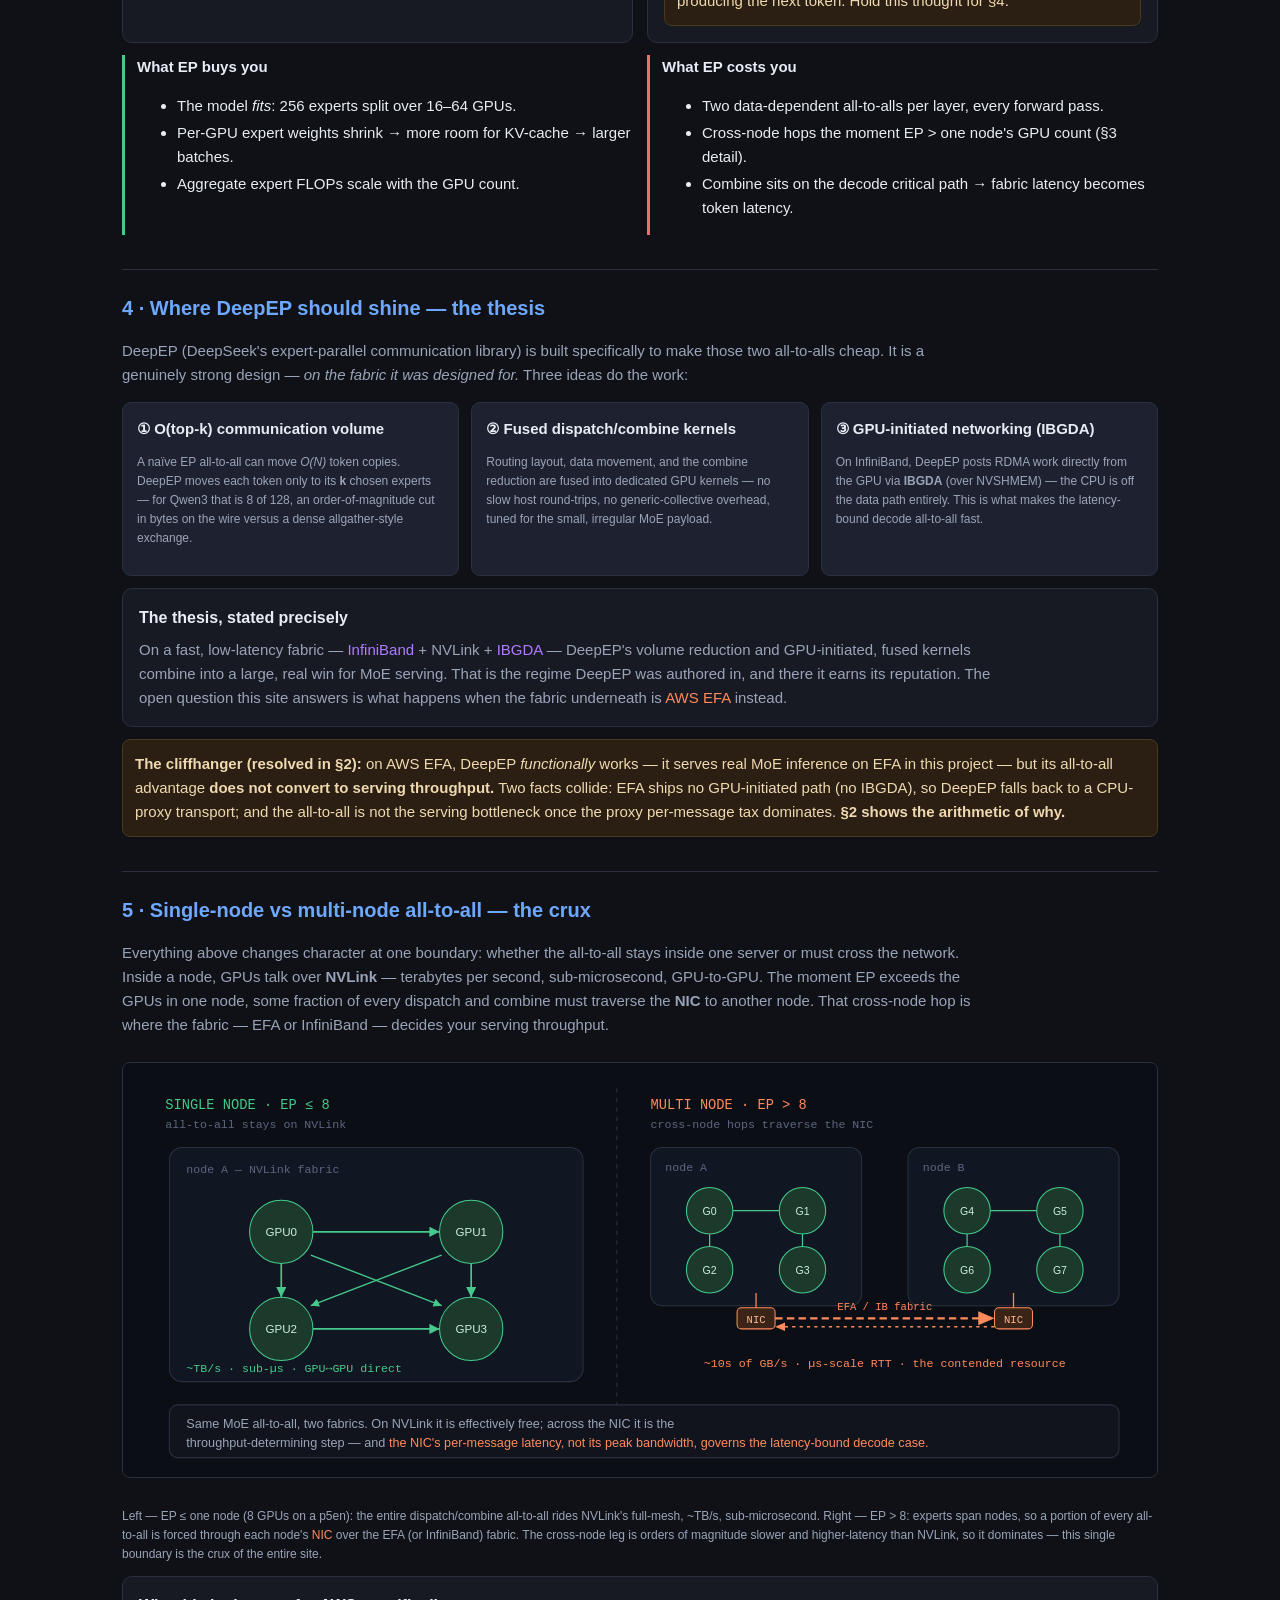
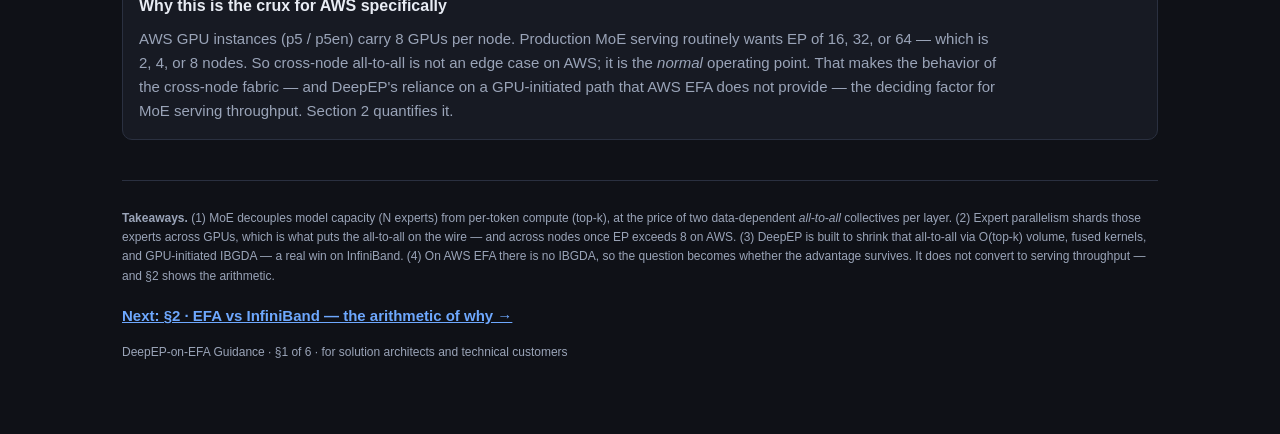
==== commit 93e1d630: "site-wide accuracy pass: normalize nav labels on every page (drift from per-page copies), add dated " ====
--- a/sections/01-what-is-moe.html
+++ b/sections/01-what-is-moe.html
@@ -11,14 +11,14 @@
 <header class="site">
   <span class="brand">DeepEP-on-EFA Guidance</span>
   <nav>
-    <a href="../index.html">index</a>
-    <a href="01-what-is-moe.html">1 · MoE</a>
-    <a href="02-efa-vs-infiniband.html">2 · EFA vs IB</a>
-    <a href="03-scaling.html">3 · Scaling</a>
-    <a href="04-microbenchmarks.html">4 · Microbench</a>
-    <a href="05-alternatives.html">5 · Alternatives</a>
-    <a href="06-solution-arch.html">6 · Solution Arch</a>
-    <a href="07-the-math.html">7·The Math</a>
+    <a href="../index.html">Overview</a>
+    <a href="01-what-is-moe.html" style="color:var(--ink)">01 · What is MoE</a>
+    <a href="02-efa-vs-infiniband.html">02 · EFA vs IB</a>
+    <a href="03-scaling.html">03 · Scaling</a>
+    <a href="04-microbenchmarks.html">04 · Microbenchmarks</a>
+    <a href="05-alternatives.html">05 · Alternatives</a>
+    <a href="06-solution-arch.html">06 · Solution Arch</a>
+    <a href="07-the-math.html">07 · The Math</a>
     <a href="08-v1-nvshmem-backend.html">08 · V1 (NVSHMEM)</a>
     <a href="09-public-repro.html">09 · Reproduce it</a>
     <a href="10-gpu-initiated-native.html">10 · GPU-initiated</a>
@@ -409,7 +409,7 @@
   <div class="warnbox">
     <strong>The cliffhanger (resolved in §2):</strong> on AWS EFA, DeepEP <em>functionally</em> works —
     it serves real MoE inference on EFA in this project — but its all-to-all advantage <strong>does not
-    convert to serving throughput.</strong> Two facts collide: EFA has no GPU-initiated path (no IBGDA),
+    convert to serving throughput.</strong> Two facts collide: EFA ships no GPU-initiated path (no IBGDA),
     so DeepEP falls back to a CPU-proxy transport; and the all-to-all is not the serving bottleneck once
     the proxy per-message tax dominates. <strong>§2 shows the arithmetic of why.</strong>
   </div>
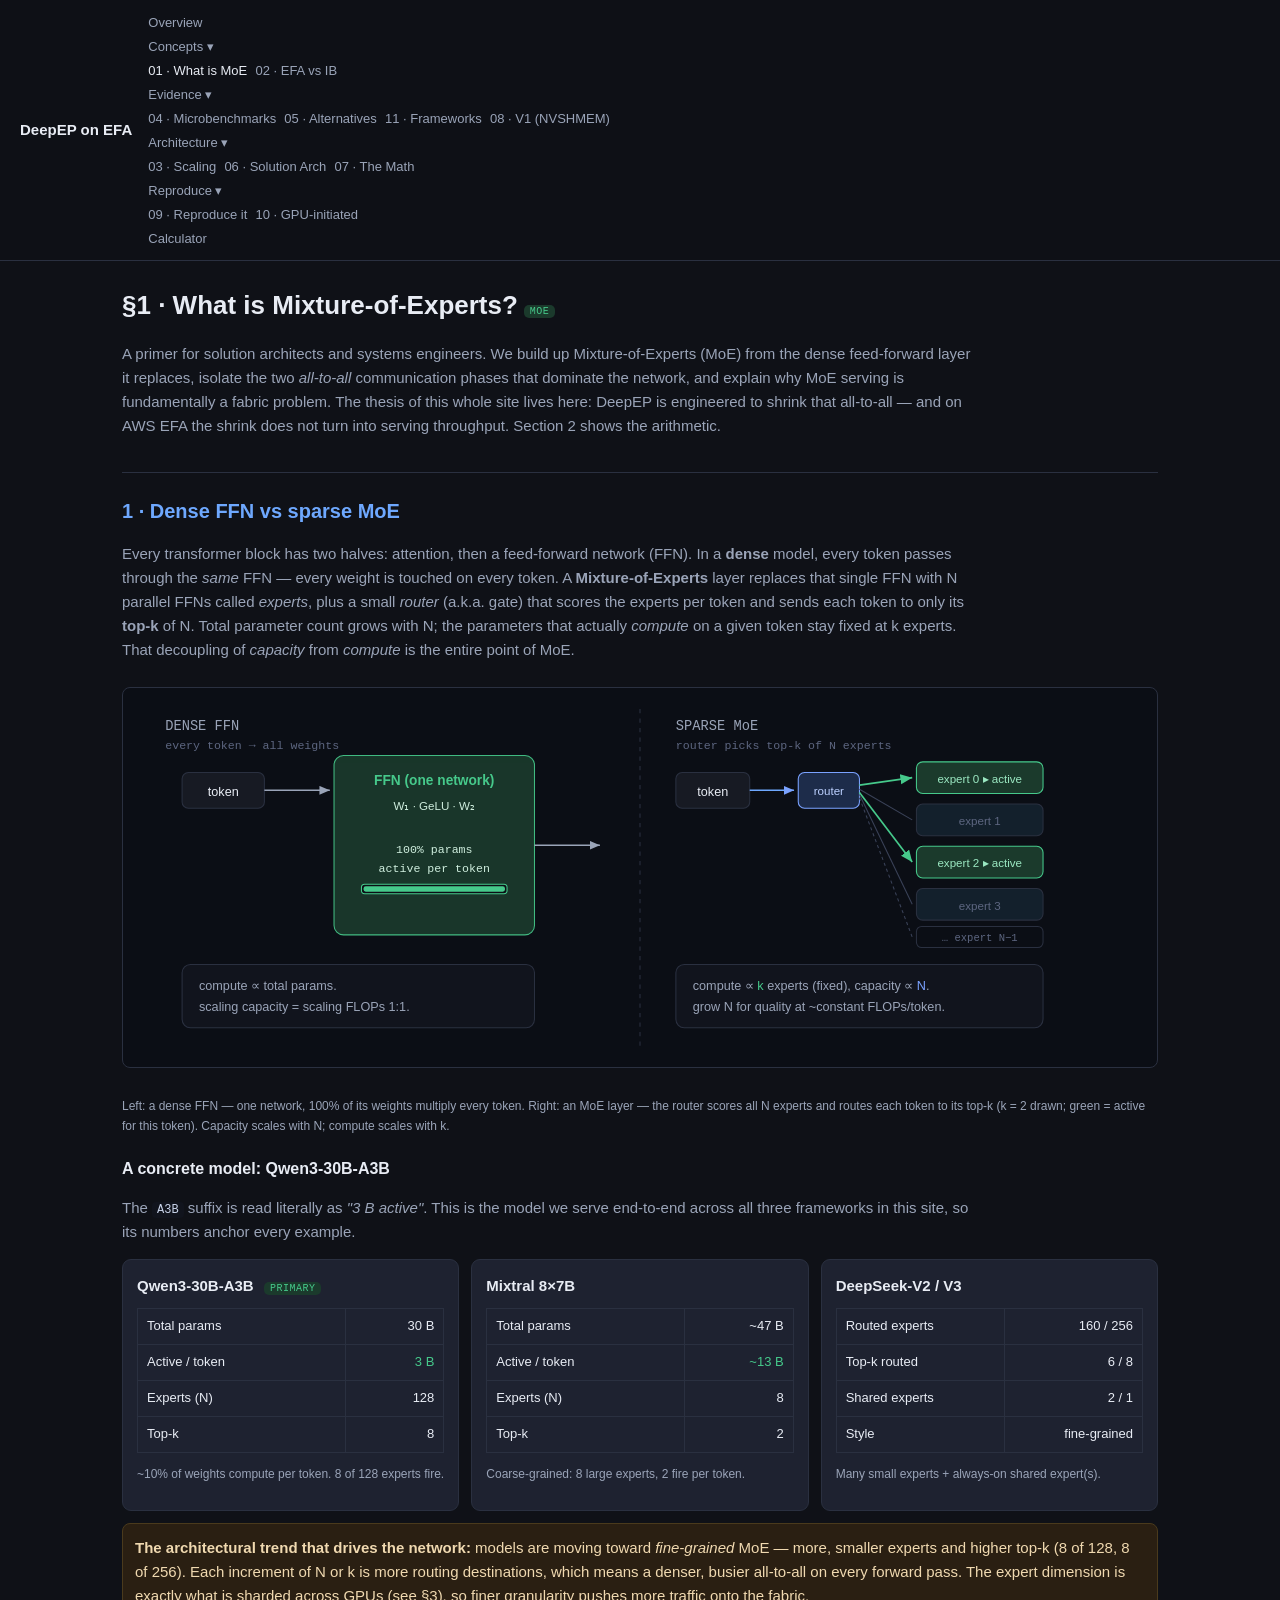
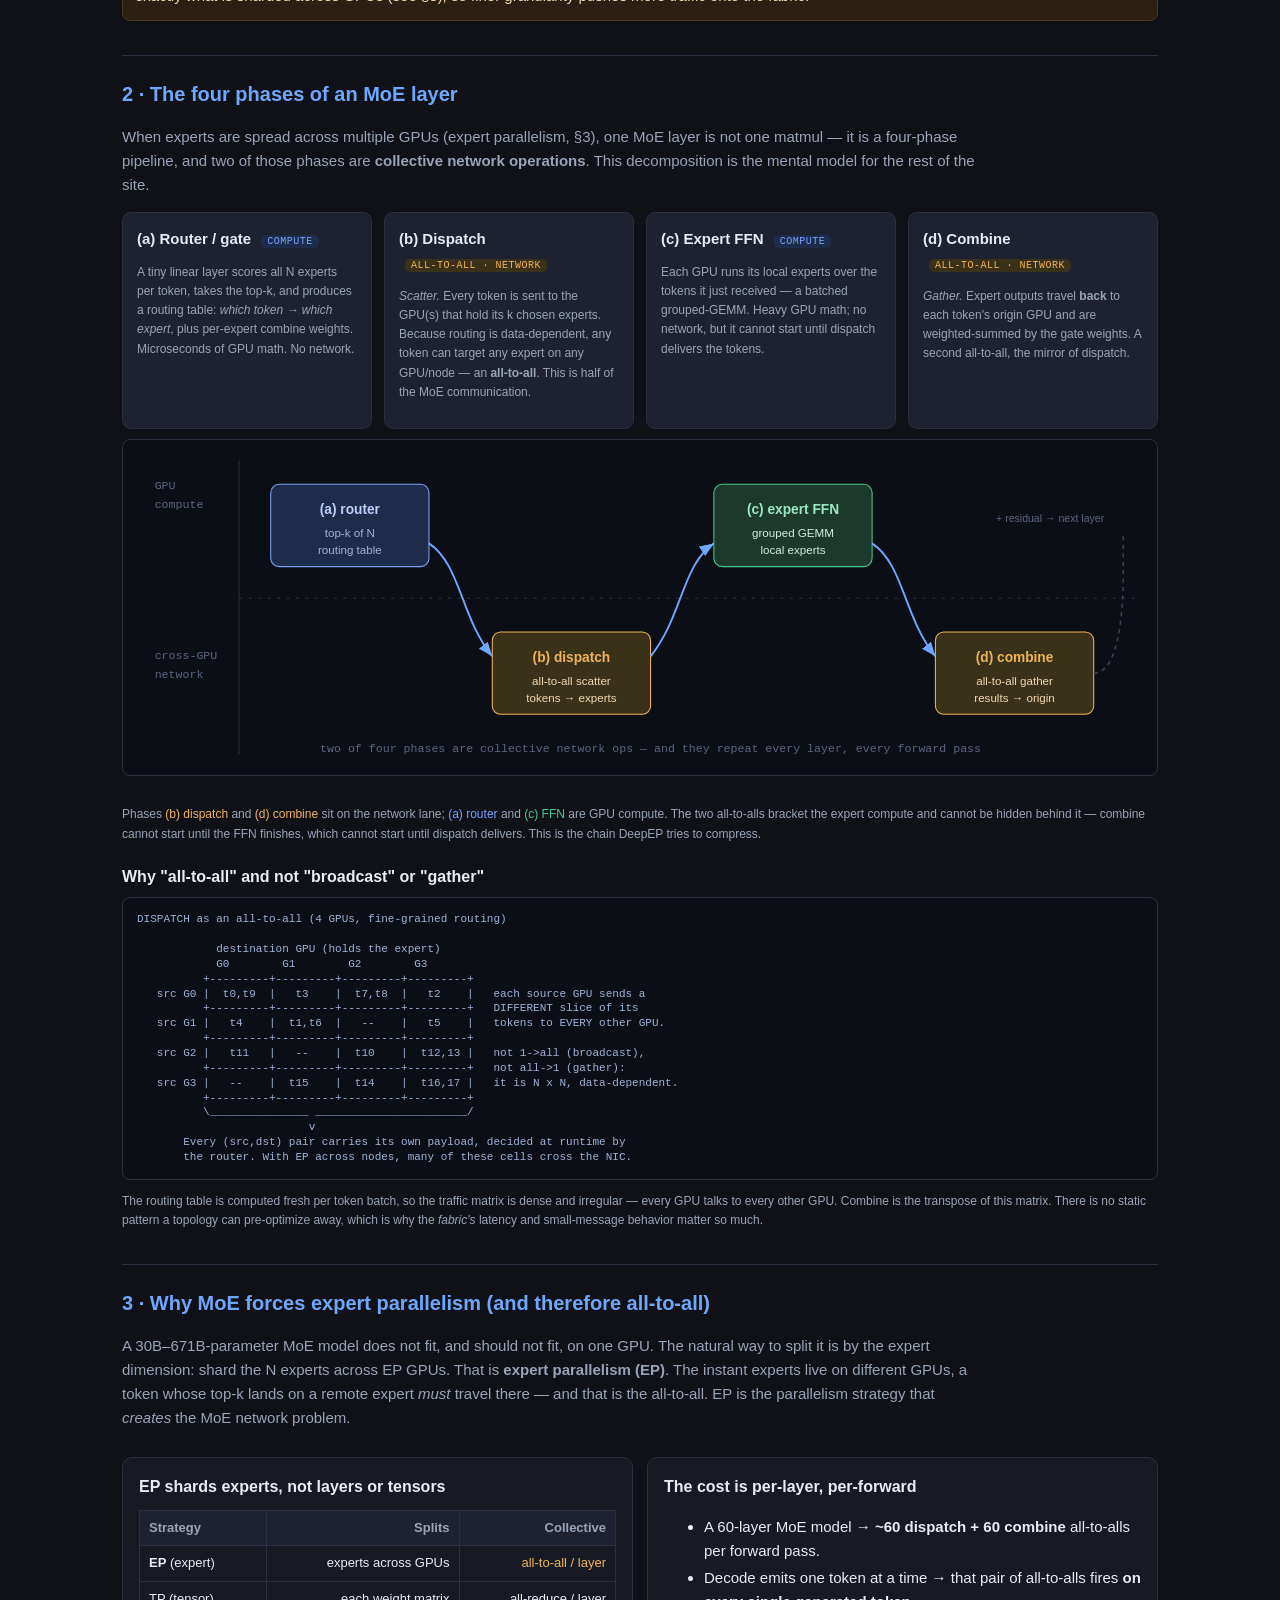
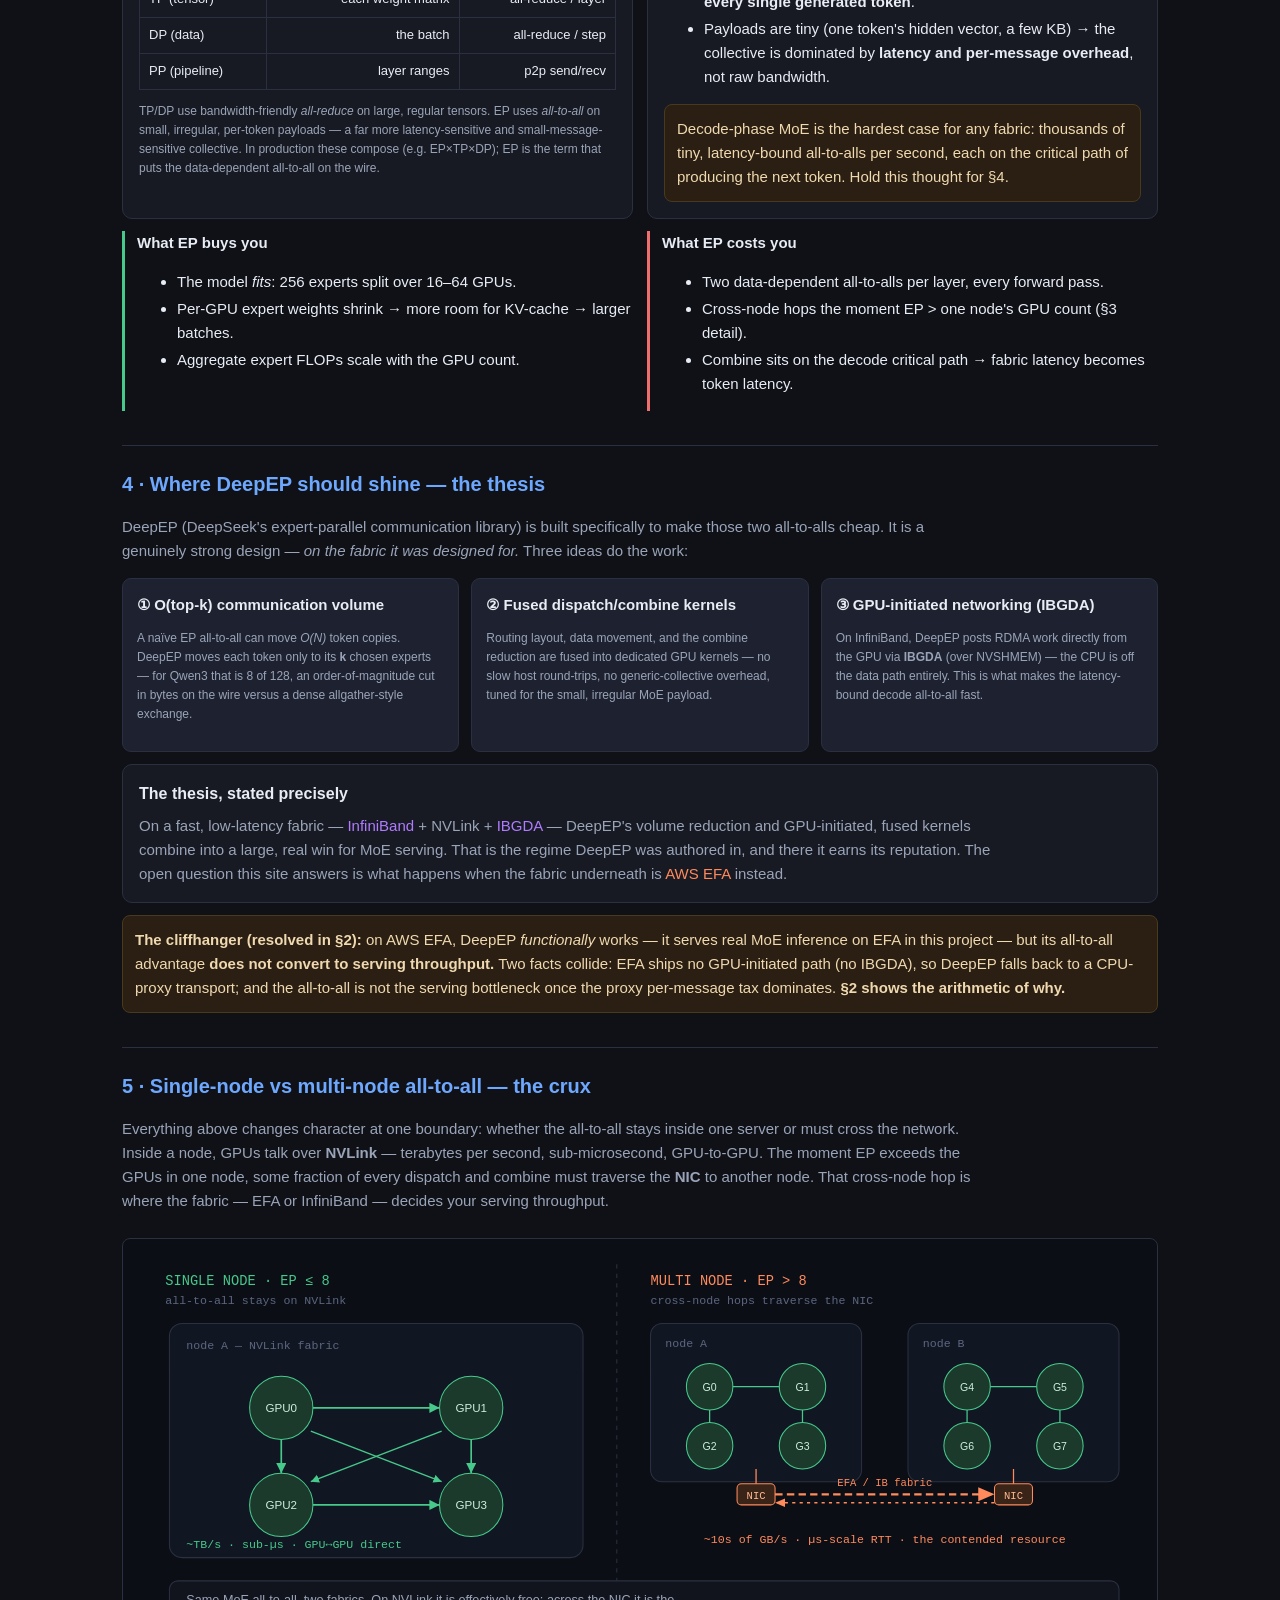
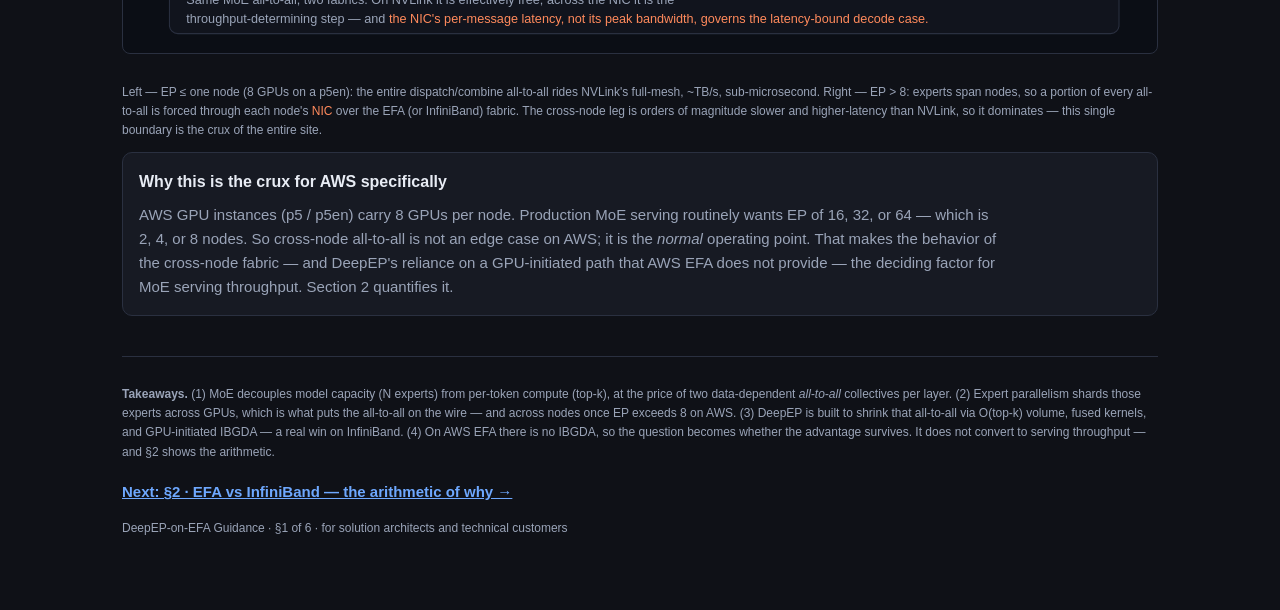
==== commit 0d8bff33: "§11 Frameworks (3/3 AIPerf + 2/2 training) + 4-dropdown nav + QA NEW: §11-frameworks.html consolidat" ====
--- a/sections/01-what-is-moe.html
+++ b/sections/01-what-is-moe.html
@@ -9,19 +9,40 @@
 <body>
 
 <header class="site">
-  <span class="brand">DeepEP-on-EFA Guidance</span>
+  <span class="brand">DeepEP on EFA</span>
   <nav>
     <a href="../index.html">Overview</a>
-    <a href="01-what-is-moe.html" style="color:var(--ink)">01 · What is MoE</a>
-    <a href="02-efa-vs-infiniband.html">02 · EFA vs IB</a>
-    <a href="03-scaling.html">03 · Scaling</a>
-    <a href="04-microbenchmarks.html">04 · Microbenchmarks</a>
-    <a href="05-alternatives.html">05 · Alternatives</a>
-    <a href="06-solution-arch.html">06 · Solution Arch</a>
-    <a href="07-the-math.html">07 · The Math</a>
-    <a href="08-v1-nvshmem-backend.html">08 · V1 (NVSHMEM)</a>
-    <a href="09-public-repro.html">09 · Reproduce it</a>
-    <a href="10-gpu-initiated-native.html">10 · GPU-initiated</a>
+    <div class="dropdown">
+      <a href="#" class="dropbtn">Concepts ▾</a>
+      <div class="dropdown-content">
+        <a href="01-what-is-moe.html" style="color:var(--ink)">01 · What is MoE</a>
+        <a href="02-efa-vs-infiniband.html">02 · EFA vs IB</a>
+      </div>
+    </div>
+    <div class="dropdown">
+      <a href="#" class="dropbtn">Evidence ▾</a>
+      <div class="dropdown-content">
+        <a href="04-microbenchmarks.html">04 · Microbenchmarks</a>
+        <a href="05-alternatives.html">05 · Alternatives</a>
+        <a href="11-frameworks.html">11 · Frameworks</a>
+        <a href="08-v1-nvshmem-backend.html">08 · V1 (NVSHMEM)</a>
+      </div>
+    </div>
+    <div class="dropdown">
+      <a href="#" class="dropbtn">Architecture ▾</a>
+      <div class="dropdown-content">
+        <a href="03-scaling.html">03 · Scaling</a>
+        <a href="06-solution-arch.html">06 · Solution Arch</a>
+        <a href="07-the-math.html">07 · The Math</a>
+      </div>
+    </div>
+    <div class="dropdown">
+      <a href="#" class="dropbtn">Reproduce ▾</a>
+      <div class="dropdown-content">
+        <a href="09-public-repro.html">09 · Reproduce it</a>
+        <a href="10-gpu-initiated-native.html">10 · GPU-initiated</a>
+      </div>
+    </div>
     <a href="../calculator/">Calculator</a>
   </nav>
 </header>
